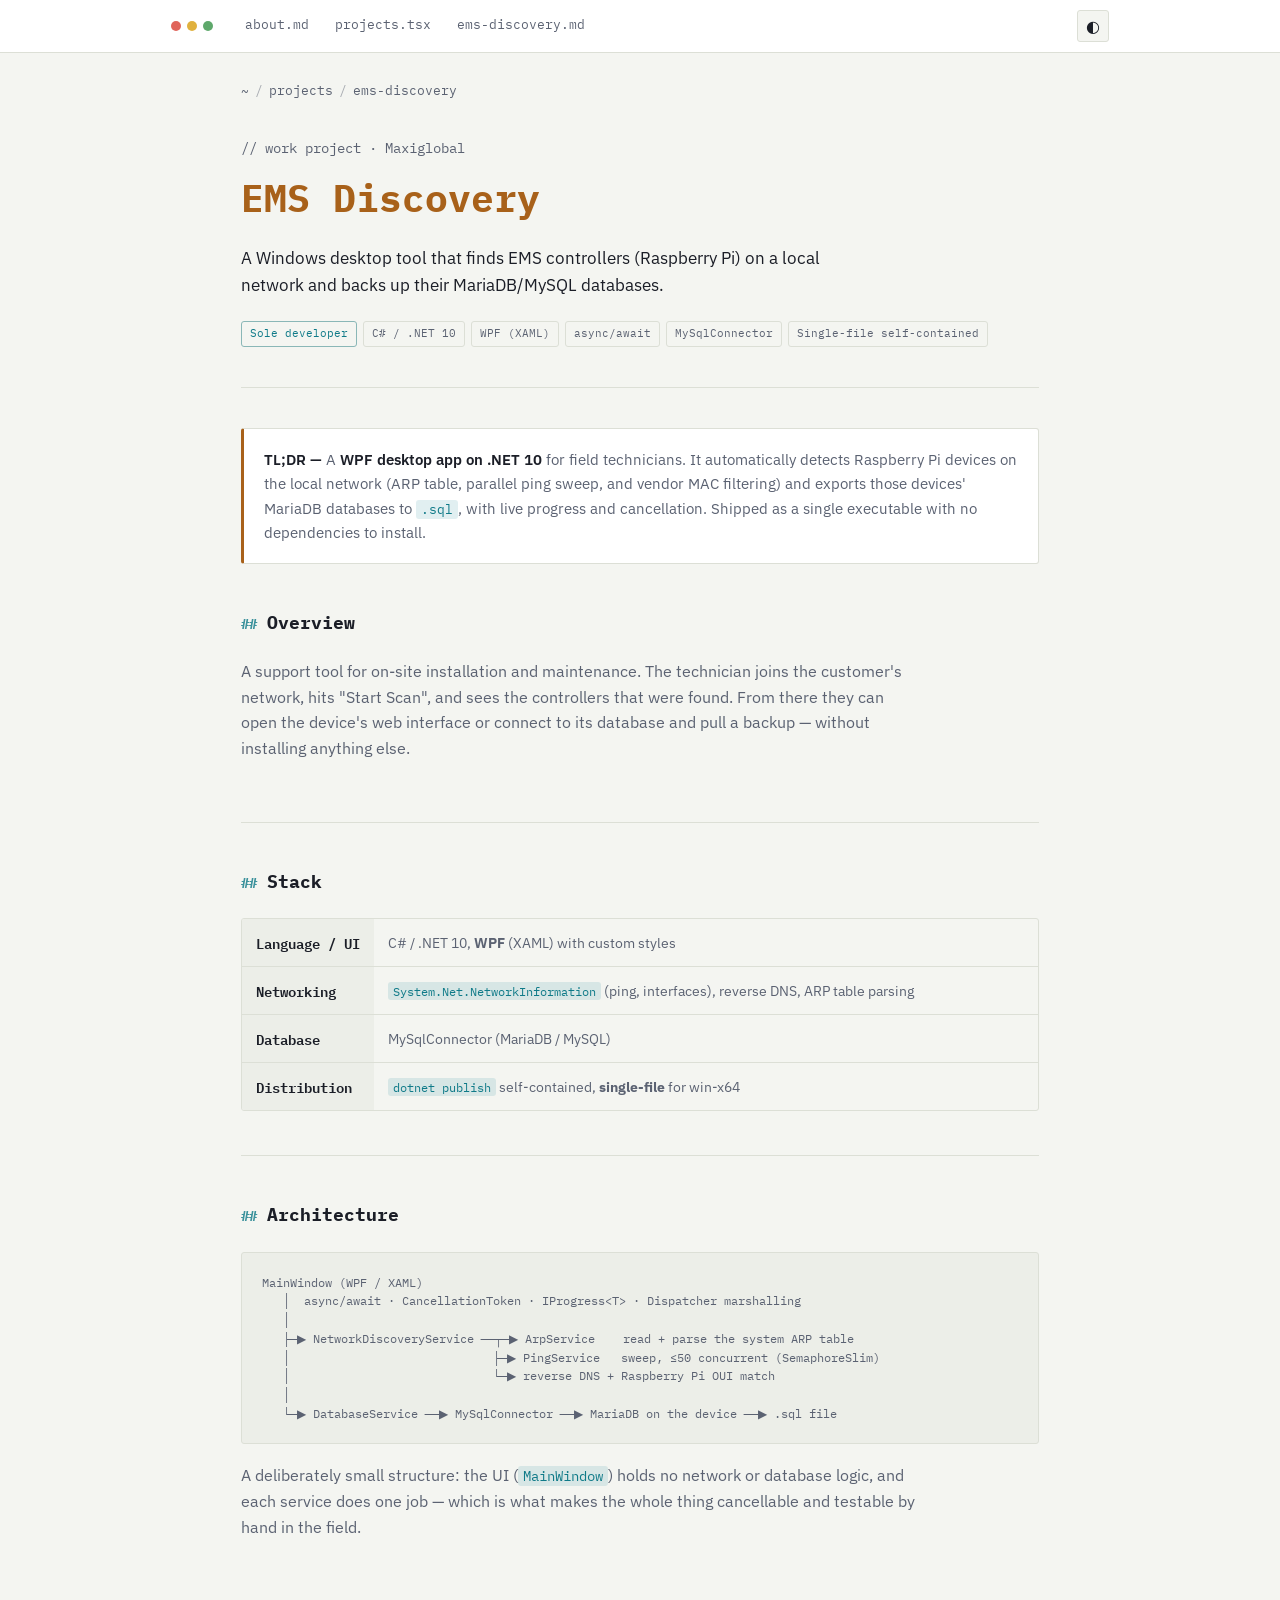
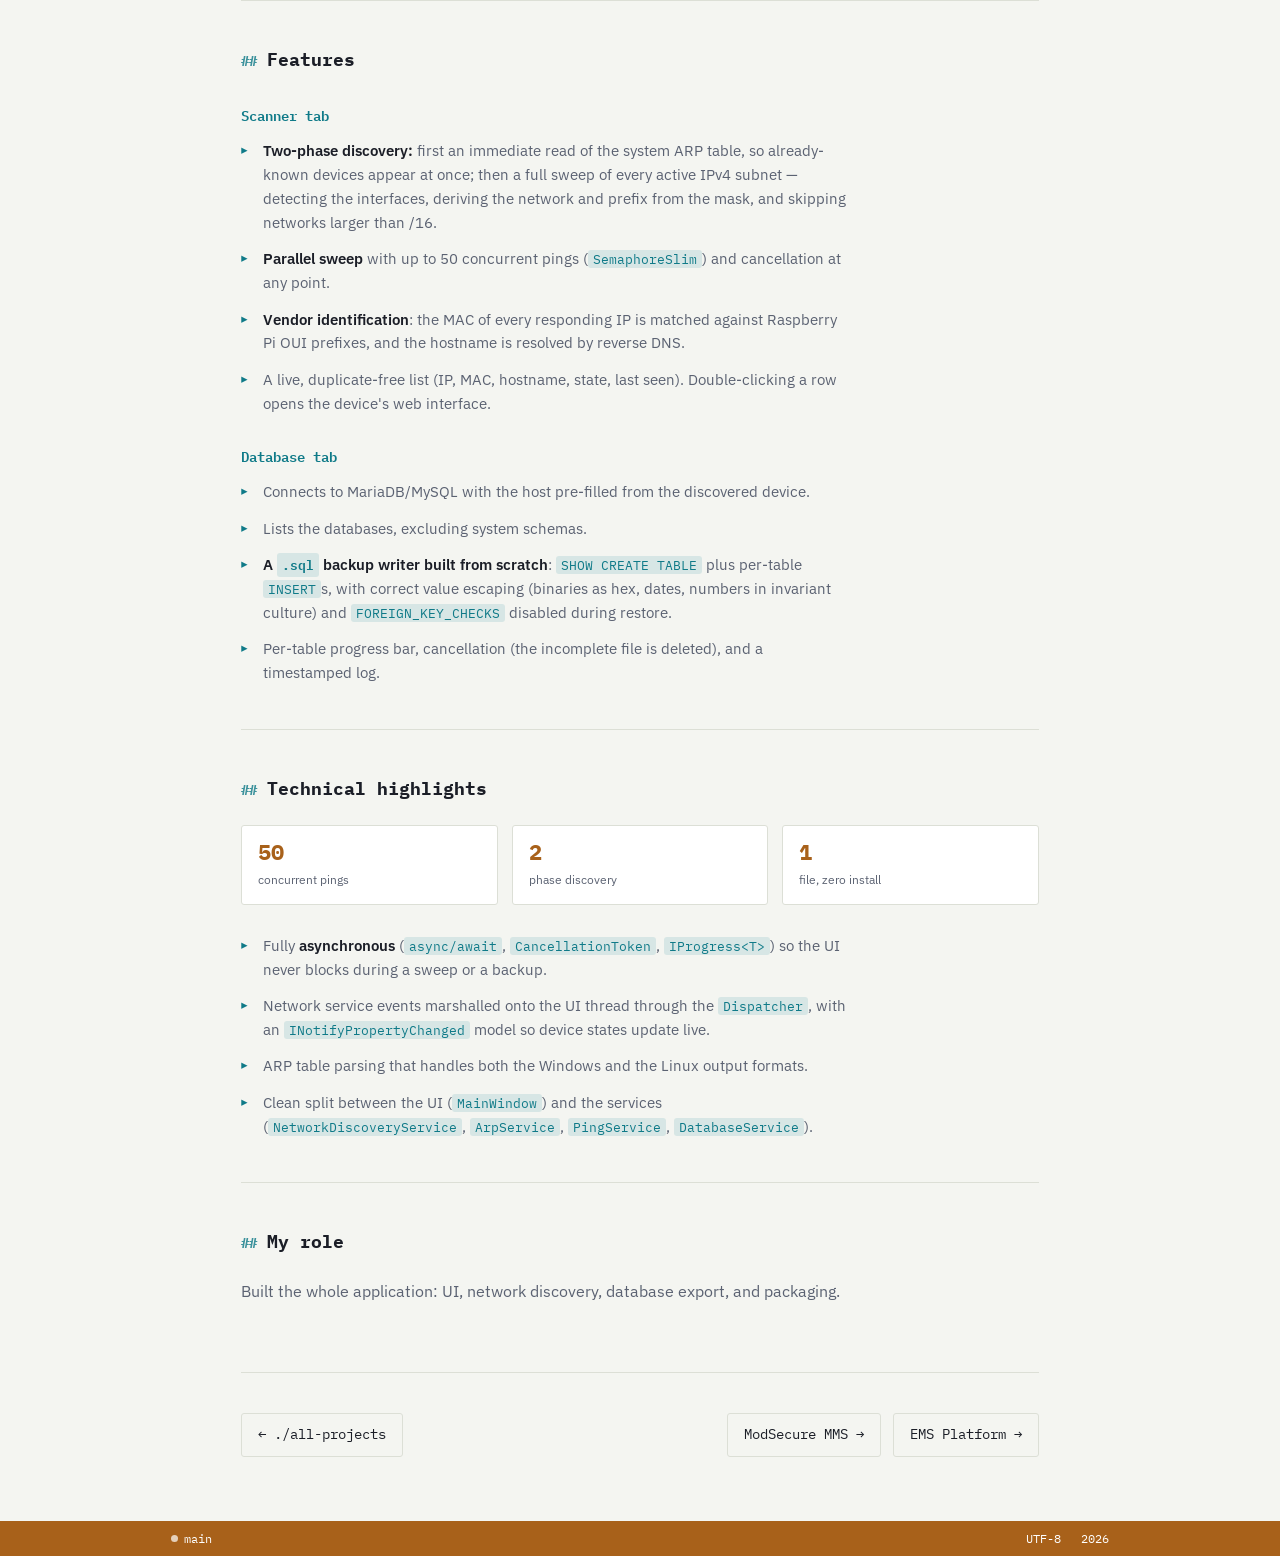
==== projects/ems-discovery.html @ 3ef46fb4 "Add case studies for the five work projects The work cards carried three-line blurbs, which is not e" ====
<!DOCTYPE html>
<html lang="en">
<head>
<meta charset="UTF-8">
<meta name="viewport" content="width=device-width, initial-scale=1.0">
<title>EMS Discovery — Daniel Teixeira</title>
<meta name="description" content="Case study: a WPF .NET 10 desktop tool for field technicians that discovers Raspberry Pi EMS controllers on a LAN and exports their MariaDB databases to .sql, shipped as a single self-contained executable.">
<link rel="stylesheet" href="../css/style.css">
<link rel="preconnect" href="https://fonts.googleapis.com">
<link rel="preconnect" href="https://fonts.gstatic.com" crossorigin>
<link href="https://fonts.googleapis.com/css2?family=IBM+Plex+Mono:wght@400;500;600;700&family=IBM+Plex+Sans:wght@400;500;600&display=swap" rel="stylesheet">
</head>
<body>

<header class="topbar">
  <div class="topbar-inner">
    <div class="window-dots" aria-hidden="true"><span></span><span></span><span></span></div>
    <nav class="tabs">
      <a href="../index.html#top" class="tab">about.md</a>
      <a href="../index.html#projects" class="tab">projects.tsx</a>
      <a href="ems-discovery.html" class="tab" aria-current="page">ems-discovery.md</a>
    </nav>
    <button class="theme-toggle" id="themeToggle" aria-label="Toggle theme" aria-pressed="false">
      <span class="theme-icon" aria-hidden="true">◐</span>
    </button>
  </div>
</header>

<main class="case">

  <p class="breadcrumb">
    <a href="../index.html">~</a><span class="sep">/</span><a href="../index.html#projects">projects</a><span class="sep">/</span>ems-discovery
  </p>

  <header class="case-header">
    <p class="case-kicker">// work project &middot; Maxiglobal</p>
    <h1 class="case-title">EMS Discovery</h1>
    <p class="case-lede">
      A Windows desktop tool that finds EMS controllers (Raspberry Pi) on a local
      network and backs up their MariaDB/MySQL databases.
    </p>
    <ul class="case-meta">
      <li class="is-role">Sole developer</li>
      <li>C# / .NET 10</li>
      <li>WPF (XAML)</li>
      <li>async/await</li>
      <li>MySqlConnector</li>
      <li>Single-file self-contained</li>
    </ul>
  </header>

  <div class="tldr">
    <p>
      <strong>TL;DR —</strong> A <strong>WPF desktop app on .NET 10</strong> for field
      technicians. It automatically detects Raspberry Pi devices on the local network
      (ARP table, parallel ping sweep, and vendor MAC filtering) and exports those
      devices' MariaDB databases to <code>.sql</code>, with live progress and
      cancellation. Shipped as a single executable with no dependencies to install.
    </p>
  </div>

  <section class="case-section">
    <h2>Overview</h2>
    <p>
      A support tool for on-site installation and maintenance. The technician joins the
      customer's network, hits "Start Scan", and sees the controllers that were found.
      From there they can open the device's web interface or connect to its database and
      pull a backup — without installing anything else.
    </p>
  </section>

  <section class="case-section">
    <h2>Stack</h2>
    <table class="stack-table">
      <tbody>
        <tr>
          <th scope="row">Language / UI</th>
          <td>C# / .NET 10, <strong>WPF</strong> (XAML) with custom styles</td>
        </tr>
        <tr>
          <th scope="row">Networking</th>
          <td><code>System.Net.NetworkInformation</code> (ping, interfaces), reverse DNS, ARP table parsing</td>
        </tr>
        <tr>
          <th scope="row">Database</th>
          <td>MySqlConnector (MariaDB / MySQL)</td>
        </tr>
        <tr>
          <th scope="row">Distribution</th>
          <td><code>dotnet publish</code> self-contained, <strong>single-file</strong> for win-x64</td>
        </tr>
      </tbody>
    </table>
  </section>

  <section class="case-section">
    <h2>Architecture</h2>
    <pre class="diagram">MainWindow (WPF / XAML)
   │  async/await · CancellationToken · IProgress&lt;T&gt; · Dispatcher marshalling
   │
   ├─▶ NetworkDiscoveryService ──┬─▶ ArpService    read + parse the system ARP table
   │                             ├─▶ PingService   sweep, ≤50 concurrent (SemaphoreSlim)
   │                             └─▶ reverse DNS + Raspberry Pi OUI match
   │
   └─▶ DatabaseService ──▶ MySqlConnector ──▶ MariaDB on the device ──▶ .sql file</pre>
    <p>
      A deliberately small structure: the UI (<code>MainWindow</code>) holds no network or
      database logic, and each service does one job — which is what makes the whole thing
      cancellable and testable by hand in the field.
    </p>
  </section>

  <section class="case-section">
    <h2>Features</h2>

    <h3>Scanner tab</h3>
    <ul class="bullets">
      <li>
        <strong>Two-phase discovery:</strong> first an immediate read of the system ARP
        table, so already-known devices appear at once; then a full sweep of every active
        IPv4 subnet — detecting the interfaces, deriving the network and prefix from the
        mask, and skipping networks larger than /16.
      </li>
      <li>
        <strong>Parallel sweep</strong> with up to 50 concurrent pings
        (<code>SemaphoreSlim</code>) and cancellation at any point.
      </li>
      <li>
        <strong>Vendor identification</strong>: the MAC of every responding IP is matched
        against Raspberry Pi OUI prefixes, and the hostname is resolved by reverse DNS.
      </li>
      <li>
        A live, duplicate-free list (IP, MAC, hostname, state, last seen). Double-clicking
        a row opens the device's web interface.
      </li>
    </ul>

    <h3>Database tab</h3>
    <ul class="bullets">
      <li>Connects to MariaDB/MySQL with the host pre-filled from the discovered device.</li>
      <li>Lists the databases, excluding system schemas.</li>
      <li>
        <strong>A <code>.sql</code> backup writer built from scratch</strong>:
        <code>SHOW CREATE TABLE</code> plus per-table <code>INSERT</code>s, with correct
        value escaping (binaries as hex, dates, numbers in invariant culture) and
        <code>FOREIGN_KEY_CHECKS</code> disabled during restore.
      </li>
      <li>
        Per-table progress bar, cancellation (the incomplete file is deleted), and a
        timestamped log.
      </li>
    </ul>
  </section>

  <section class="case-section">
    <h2>Technical highlights</h2>
    <div class="metrics">
      <div class="metric"><span class="metric-value">50</span><span class="metric-label">concurrent pings</span></div>
      <div class="metric"><span class="metric-value">2</span><span class="metric-label">phase discovery</span></div>
      <div class="metric"><span class="metric-value">1</span><span class="metric-label">file, zero install</span></div>
    </div>
    <ul class="bullets">
      <li>
        Fully <strong>asynchronous</strong> (<code>async/await</code>,
        <code>CancellationToken</code>, <code>IProgress&lt;T&gt;</code>) so the UI never
        blocks during a sweep or a backup.
      </li>
      <li>
        Network service events marshalled onto the UI thread through the
        <code>Dispatcher</code>, with an <code>INotifyPropertyChanged</code> model so device
        states update live.
      </li>
      <li>ARP table parsing that handles both the Windows and the Linux output formats.</li>
      <li>
        Clean split between the UI (<code>MainWindow</code>) and the services
        (<code>NetworkDiscoveryService</code>, <code>ArpService</code>,
        <code>PingService</code>, <code>DatabaseService</code>).
      </li>
    </ul>
  </section>

  <section class="case-section">
    <h2>My role</h2>
    <p>
      Built the whole application: UI, network discovery, database export, and packaging.
    </p>
  </section>

  <nav class="case-nav">
    <a href="../index.html#projects" class="btn btn-ghost">&larr; ./all-projects</a>
    <span class="case-nav-links">
      <a href="modsecure-mms.html" class="btn btn-ghost">ModSecure MMS &rarr;</a>
      <a href="ems-platform.html" class="btn btn-ghost">EMS Platform &rarr;</a>
    </span>
  </nav>

</main>

<footer class="statusbar">
  <div class="statusbar-inner">
    <span class="branch"><span class="branch-dot" aria-hidden="true"></span>main</span>
    <span class="statusbar-spacer"></span>
    <span>UTF-8</span>
    <span id="year"></span>
  </div>
</footer>

<script src="../js/script.js"></script>
</body>
</html>
---- css/style.css ----
/* ---------- tokens ---------- */
:root {
  --bg: #f4f5f1;
  --bg-elevated: #ffffff;
  --bg-sunken: #eceee8;
  --text: #1b1e27;
  --text-dim: #5b6272;
  --border: #dcdfd6;
  --accent: #a8611a;
  --accent-2: #0f7a88;
  --accent-contrast: #ffffff;

  --font-mono: 'IBM Plex Mono', ui-monospace, 'SF Mono', Consolas, monospace;
  --font-sans: 'IBM Plex Sans', system-ui, -apple-system, 'Segoe UI', sans-serif;

  --radius: 3px;
  --gutter: max(16px, 4vw);
}

@media (prefers-color-scheme: dark) {
  :root:not([data-theme="light"]) {
    --bg: #10131a;
    --bg-elevated: #171b24;
    --bg-sunken: #0b0d12;
    --text: #e7e4da;
    --text-dim: #8b93a7;
    --border: #262b38;
    --accent: #ffb454;
    --accent-2: #5ccfe6;
    --accent-contrast: #10131a;
  }
}

:root[data-theme="dark"] {
  --bg: #10131a;
  --bg-elevated: #171b24;
  --bg-sunken: #0b0d12;
  --text: #e7e4da;
  --text-dim: #8b93a7;
  --border: #262b38;
  --accent: #ffb454;
  --accent-2: #5ccfe6;
  --accent-contrast: #10131a;
}

/* ---------- base ---------- */
* { box-sizing: border-box; }

html { scroll-behavior: smooth; }
@media (prefers-reduced-motion: reduce) {
  html { scroll-behavior: auto; }
  * { animation-duration: 0.001ms !important; animation-iteration-count: 1 !important; transition-duration: 0.001ms !important; }
}

body {
  margin: 0;
  background: var(--bg);
  color: var(--text);
  font-family: var(--font-sans);
  line-height: 1.6;
  -webkit-font-smoothing: antialiased;
}

h1, h2, h3 { font-family: var(--font-mono); text-wrap: balance; margin: 0; }

p { margin: 0 0 1em; max-width: 65ch; }

a { color: inherit; }

ul { margin: 0; padding: 0; list-style: none; }

.dim { color: var(--text-dim); }
.accent { color: var(--accent); }

::selection { background: var(--accent); color: var(--accent-contrast); }

/* ---------- topbar ---------- */
.topbar {
  position: sticky;
  top: 0;
  z-index: 10;
  background: var(--bg-elevated);
  border-bottom: 1px solid var(--border);
}

.topbar-inner {
  max-width: 1040px;
  margin: 0 auto;
  padding: 0 var(--gutter);
  display: flex;
  align-items: center;
  gap: 20px;
  height: 52px;
}

.window-dots { display: flex; gap: 6px; flex: 0 0 auto; }
.window-dots span {
  width: 10px; height: 10px; border-radius: 50%;
  background: var(--border);
}
.window-dots span:nth-child(1) { background: #e0645a; }
.window-dots span:nth-child(2) { background: #e0b13e; }
.window-dots span:nth-child(3) { background: #5ea86b; }

.tabs {
  display: flex;
  gap: 2px;
  overflow-x: auto;
  flex: 1 1 auto;
  scrollbar-width: none;
}
.tabs::-webkit-scrollbar { display: none; }

.tab {
  font-family: var(--font-mono);
  font-size: 0.8rem;
  white-space: nowrap;
  text-decoration: none;
  color: var(--text-dim);
  padding: 8px 12px;
  border-bottom: 2px solid transparent;
  transition: color 0.15s, border-color 0.15s;
}
.tab:hover, .tab:focus-visible { color: var(--text); border-color: var(--accent-2); }

.theme-toggle {
  flex: 0 0 auto;
  width: 32px; height: 32px;
  border-radius: var(--radius);
  border: 1px solid var(--border);
  background: var(--bg);
  color: var(--text);
  cursor: pointer;
  font-size: 1rem;
  display: grid;
  place-items: center;
}
.theme-toggle:hover { border-color: var(--accent-2); }
.theme-toggle:focus-visible, a:focus-visible, .btn:focus-visible {
  outline: 2px solid var(--accent-2);
  outline-offset: 2px;
}

/* ---------- hero ---------- */
.hero { border-bottom: 1px solid var(--border); }

.hero-inner {
  max-width: 1040px;
  margin: 0 auto;
  padding: 64px var(--gutter) 72px;
  display: grid;
  grid-template-columns: auto 1fr;
  gap: 24px;
}

.hero-gutter {
  display: flex;
  flex-direction: column;
  gap: 0.6em;
  font-family: var(--font-mono);
  font-size: 0.8rem;
  color: var(--text-dim);
  opacity: 0.5;
  padding-top: 0.3em;
  user-select: none;
}

.hero-comment {
  font-family: var(--font-mono);
  color: var(--text-dim);
  font-size: 0.85rem;
  margin: 0 0 0.9em;
}

.hero-name {
  font-size: clamp(1.8rem, 5vw, 3rem);
  font-weight: 700;
  color: var(--accent);
  margin-bottom: 0.4em;
}

.hero-role {
  font-family: var(--font-mono);
  font-size: clamp(1.1rem, 2.4vw, 1.4rem);
  margin: 0 0 0.9em;
}

.cursor {
  display: inline-block;
  width: 0.55em;
  height: 1em;
  background: var(--accent-2);
  margin-left: 0.15em;
  vertical-align: text-bottom;
  animation: blink 1s steps(1) infinite;
}
@keyframes blink { 0%, 49% { opacity: 1; } 50%, 100% { opacity: 0; } }

.hero-text { color: var(--text-dim); font-size: 1rem; }

.hero-actions { display: flex; flex-wrap: wrap; gap: 12px; margin-top: 1.4em; }

.btn {
  font-family: var(--font-mono);
  font-size: 0.85rem;
  text-decoration: none;
  padding: 10px 16px;
  border-radius: var(--radius);
  border: 1px solid transparent;
  display: inline-block;
  transition: transform 0.15s, background 0.15s, border-color 0.15s;
}
.btn:hover { transform: translateY(-1px); }

.btn-primary { background: var(--accent); color: var(--accent-contrast); }
.btn-primary:hover { filter: brightness(1.05); }

.btn-ghost { border-color: var(--border); color: var(--text); }
.btn-ghost:hover { border-color: var(--accent-2); }

/* ---------- sections ---------- */
.section {
  max-width: 1040px;
  margin: 0 auto;
  padding: 64px var(--gutter);
  border-bottom: 1px solid var(--border);
}

.section-tag {
  font-family: var(--font-mono);
  color: var(--text-dim);
  font-size: 0.85rem;
  margin: 0 0 0.5em;
}

.section-title {
  font-size: clamp(1.4rem, 3vw, 1.9rem);
  margin-bottom: 1.4em;
}

/* about */
.about-grid {
  display: grid;
  grid-template-columns: 1.3fr 1fr;
  gap: 32px;
  align-items: start;
}

.card-chrome {
  display: flex;
  align-items: center;
  gap: 6px;
  padding: 8px 12px;
  border-bottom: 1px solid var(--border);
  background: var(--bg-sunken);
}
.card-chrome span:not(.filename) {
  width: 8px; height: 8px; border-radius: 50%;
  background: var(--border);
}
.card-chrome .filename {
  margin-left: 8px;
  font-family: var(--font-mono);
  font-size: 0.75rem;
  color: var(--text-dim);
}

.about-card, .terminal-block {
  background: var(--bg-elevated);
  border: 1px solid var(--border);
  border-radius: var(--radius);
  overflow: hidden;
}

.about-card-body, .terminal-body {
  font-family: var(--font-mono);
  font-size: 0.85rem;
  padding: 16px;
  margin: 0;
  color: var(--text-dim);
  white-space: pre-wrap;
}

.section-intro {
  color: var(--text-dim);
  font-size: 0.95rem;
  margin-top: -0.8em;
  margin-bottom: 2.2em;
}

/* projects */
.projects-subheading {
  font-family: var(--font-mono);
  font-size: 0.8rem;
  font-weight: 600;
  color: var(--accent-2);
  margin: 0 0 1em;
}

.projects-grid + .projects-subheading {
  margin-top: 2.2em;
}

.projects-grid {
  display: grid;
  grid-template-columns: repeat(auto-fill, minmax(240px, 1fr));
  gap: 20px;
}

.project-card {
  background: var(--bg-elevated);
  border: 1px solid var(--border);
  border-radius: var(--radius);
  padding: 16px;
  display: flex;
  flex-direction: column;
  gap: 10px;
  transition: border-color 0.15s, transform 0.15s;
}
.project-card:hover { border-color: var(--accent-2); transform: translateY(-2px); }

.project-card-top {
  display: flex;
  align-items: center;
  justify-content: space-between;
  gap: 8px;
}

.file-ext {
  font-family: var(--font-mono);
  font-size: 0.75rem;
  color: var(--accent-2);
  background: color-mix(in srgb, var(--accent-2) 14%, transparent);
  padding: 2px 6px;
  border-radius: var(--radius);
}

.project-private {
  font-family: var(--font-mono);
  font-size: 0.7rem;
  color: var(--text-dim);
  opacity: 0.7;
}

.project-links { display: flex; gap: 10px; }
.project-links a {
  font-family: var(--font-mono);
  font-size: 0.75rem;
  color: var(--text-dim);
  text-decoration: none;
}
.project-links a:hover { color: var(--accent-2); }

.project-card h3 {
  font-family: var(--font-mono);
  font-size: 1rem;
  font-weight: 600;
}

.project-card p { font-size: 0.9rem; color: var(--text-dim); margin: 0; }
.project-card p code {
  font-family: var(--font-mono);
  font-size: 0.85em;
  color: var(--accent-2);
  background: color-mix(in srgb, var(--accent-2) 12%, transparent);
  padding: 1px 5px;
  border-radius: var(--radius);
}

.tags { display: flex; flex-wrap: wrap; gap: 6px; margin-top: auto; }
.tags li {
  font-family: var(--font-mono);
  font-size: 0.7rem;
  color: var(--text-dim);
  border: 1px solid var(--border);
  padding: 2px 8px;
  border-radius: var(--radius);
}

/* skills */
.skills-grid {
  display: grid;
  grid-template-columns: repeat(auto-fit, minmax(180px, 1fr));
  gap: 28px;
}

.skills-group h3 {
  font-size: 0.85rem;
  color: var(--accent-2);
  margin-bottom: 0.8em;
  font-weight: 600;
}

.skills-group li {
  font-size: 0.9rem;
  padding: 4px 0;
  display: flex;
  gap: 8px;
}

.prompt { color: var(--accent); font-family: var(--font-mono); }

/* contact */
.contact-text { color: var(--text-dim); }

.terminal-body p { margin: 0 0 0.5em; }
.terminal-body a { color: var(--accent-2); text-decoration: none; }
.terminal-body a:hover { text-decoration: underline; }

/* ---------- statusbar ---------- */
.statusbar {
  background: var(--accent);
  color: var(--accent-contrast);
}

.statusbar-inner {
  max-width: 1040px;
  margin: 0 auto;
  padding: 8px var(--gutter);
  display: flex;
  align-items: center;
  gap: 20px;
  font-family: var(--font-mono);
  font-size: 0.75rem;
  font-variant-numeric: tabular-nums;
}

.branch { display: flex; align-items: center; gap: 6px; }
.branch-dot { width: 7px; height: 7px; border-radius: 50%; background: var(--accent-contrast); opacity: 0.7; }

.statusbar-spacer { flex: 1; }

/* ---------- responsive ---------- */
@media (max-width: 640px) {
  .hero-inner { grid-template-columns: 1fr; }
  .hero-gutter { flex-direction: row; }
  .about-grid { grid-template-columns: 1fr; }
}

/* ---------- case studies ---------- */
.case {
  max-width: 900px;
  margin: 0 auto;
  padding: 0 var(--gutter);
}

.breadcrumb {
  font-family: var(--font-mono);
  font-size: 0.8rem;
  color: var(--text-dim);
  padding: 28px 0 0;
}
.breadcrumb a { color: var(--text-dim); text-decoration: none; }
.breadcrumb a:hover { color: var(--accent-2); }
.breadcrumb .sep { opacity: 0.5; margin: 0 6px; }

.case-header { padding: 24px 0 40px; border-bottom: 1px solid var(--border); }

.case-kicker {
  font-family: var(--font-mono);
  font-size: 0.85rem;
  color: var(--text-dim);
  margin: 0 0 0.6em;
}

.case-title {
  font-size: clamp(1.6rem, 4vw, 2.4rem);
  color: var(--accent);
  margin-bottom: 0.4em;
}

.case-lede {
  font-size: 1.05rem;
  color: var(--text);
  max-width: 60ch;
}

.case-meta { display: flex; flex-wrap: wrap; gap: 6px; margin-top: 1.4em; }
.case-meta li {
  font-family: var(--font-mono);
  font-size: 0.7rem;
  color: var(--text-dim);
  border: 1px solid var(--border);
  padding: 3px 8px;
  border-radius: var(--radius);
}
.case-meta li.is-role {
  color: var(--accent-2);
  border-color: color-mix(in srgb, var(--accent-2) 40%, var(--border));
}

.tldr {
  background: var(--bg-elevated);
  border: 1px solid var(--border);
  border-left: 3px solid var(--accent);
  border-radius: var(--radius);
  padding: 18px 20px;
  margin: 40px 0 0;
}
.tldr p { margin: 0; font-size: 0.95rem; color: var(--text-dim); max-width: none; }
.tldr strong { color: var(--text); font-weight: 600; }

.case-section { padding: 44px 0; border-bottom: 1px solid var(--border); }
.case-section:last-of-type { border-bottom: 0; }

.case-section h2 {
  font-size: 1.15rem;
  margin-bottom: 1.2em;
  display: flex;
  align-items: baseline;
  gap: 10px;
}
.case-section h2::before {
  content: "##";
  color: var(--accent-2);
  font-size: 0.85rem;
  opacity: 0.8;
}

.case-section h3 {
  font-size: 0.9rem;
  color: var(--accent-2);
  margin: 2em 0 0.9em;
  font-weight: 600;
}

.case-section p { color: var(--text-dim); max-width: 68ch; }

/* stack table */
.stack-table {
  width: 100%;
  border-collapse: collapse;
  font-size: 0.9rem;
  display: block;
  overflow-x: auto;
}
.stack-table tbody { display: table; width: 100%; }
.stack-table th, .stack-table td {
  text-align: left;
  vertical-align: top;
  padding: 12px 14px;
  border-bottom: 1px solid var(--border);
}
.stack-table th {
  font-family: var(--font-mono);
  font-weight: 600;
  color: var(--text);
  white-space: nowrap;
  width: 1%;
  background: var(--bg-sunken);
}
.stack-table td { color: var(--text-dim); }
.stack-table tr:last-child th, .stack-table tr:last-child td { border-bottom: 0; }
.stack-table { border: 1px solid var(--border); border-radius: var(--radius); }

/* data tables (with header row) */
.table-scroll {
  overflow-x: auto;
  border: 1px solid var(--border);
  border-radius: var(--radius);
  margin: 0 0 1.6em;
}
.data-table {
  width: 100%;
  border-collapse: collapse;
  font-size: 0.88rem;
  min-width: 460px;
}
.data-table th, .data-table td {
  text-align: left;
  vertical-align: top;
  padding: 10px 14px;
  border-bottom: 1px solid var(--border);
}
.data-table thead th {
  font-family: var(--font-mono);
  font-size: 0.76rem;
  font-weight: 600;
  color: var(--accent-2);
  background: var(--bg-sunken);
  white-space: nowrap;
}
.data-table td { color: var(--text-dim); }
.data-table tbody td:first-child {
  font-family: var(--font-mono);
  color: var(--text);
  white-space: nowrap;
}
.data-table tbody tr:last-child td { border-bottom: 0; }

/* ascii diagram */
.diagram {
  font-family: var(--font-mono);
  font-size: 0.78rem;
  line-height: 1.5;
  background: var(--bg-sunken);
  border: 1px solid var(--border);
  border-radius: var(--radius);
  padding: 20px;
  margin: 0 0 1.6em;
  overflow-x: auto;
  color: var(--text-dim);
}

/* metric tiles */
.metrics {
  display: grid;
  grid-template-columns: repeat(auto-fit, minmax(150px, 1fr));
  gap: 14px;
  margin: 0 0 1.8em;
}
.metric {
  background: var(--bg-elevated);
  border: 1px solid var(--border);
  border-radius: var(--radius);
  padding: 14px 16px;
}
.metric-value {
  font-family: var(--font-mono);
  font-size: 1.35rem;
  font-weight: 700;
  color: var(--accent);
  line-height: 1.2;
  display: block;
}
.metric-label {
  font-size: 0.78rem;
  color: var(--text-dim);
  display: block;
  margin-top: 4px;
}

/* bullet lists */
.bullets li {
  position: relative;
  padding: 0 0 0 22px;
  margin-bottom: 0.85em;
  color: var(--text-dim);
  font-size: 0.93rem;
  max-width: 68ch;
}
.bullets li::before {
  content: "▸";
  position: absolute;
  left: 0;
  top: 0;
  color: var(--accent-2);
  font-size: 0.85em;
}
.bullets li strong { color: var(--text); font-weight: 600; }
.bullets li:last-child { margin-bottom: 0; }

.case-section code, .tldr code, .case-lede code {
  font-family: var(--font-mono);
  font-size: 0.85em;
  color: var(--accent-2);
  background: color-mix(in srgb, var(--accent-2) 12%, transparent);
  padding: 1px 5px;
  border-radius: var(--radius);
}

/* footer nav between case studies */
.case-nav {
  display: flex;
  flex-wrap: wrap;
  gap: 12px;
  justify-content: space-between;
  align-items: center;
  padding: 40px 0 64px;
  border-top: 1px solid var(--border);
  margin-top: 8px;
}
.case-nav-links { display: flex; flex-wrap: wrap; gap: 12px; }

/* project card link on index */
.project-more {
  font-family: var(--font-mono);
  font-size: 0.78rem;
  color: var(--accent-2);
  text-decoration: none;
  margin-top: 2px;
}
.project-more:hover { text-decoration: underline; }
.project-card .tags { margin-top: 0; }
.project-card--linked { position: relative; }
.project-card--linked:focus-within { border-color: var(--accent-2); }
.project-more::after { content: ""; position: absolute; inset: 0; }

@media (max-width: 640px) {
  .stack-table th { white-space: normal; }
  .stack-table th, .stack-table td { display: block; width: auto; }
  .stack-table th { border-bottom: 0; }
}
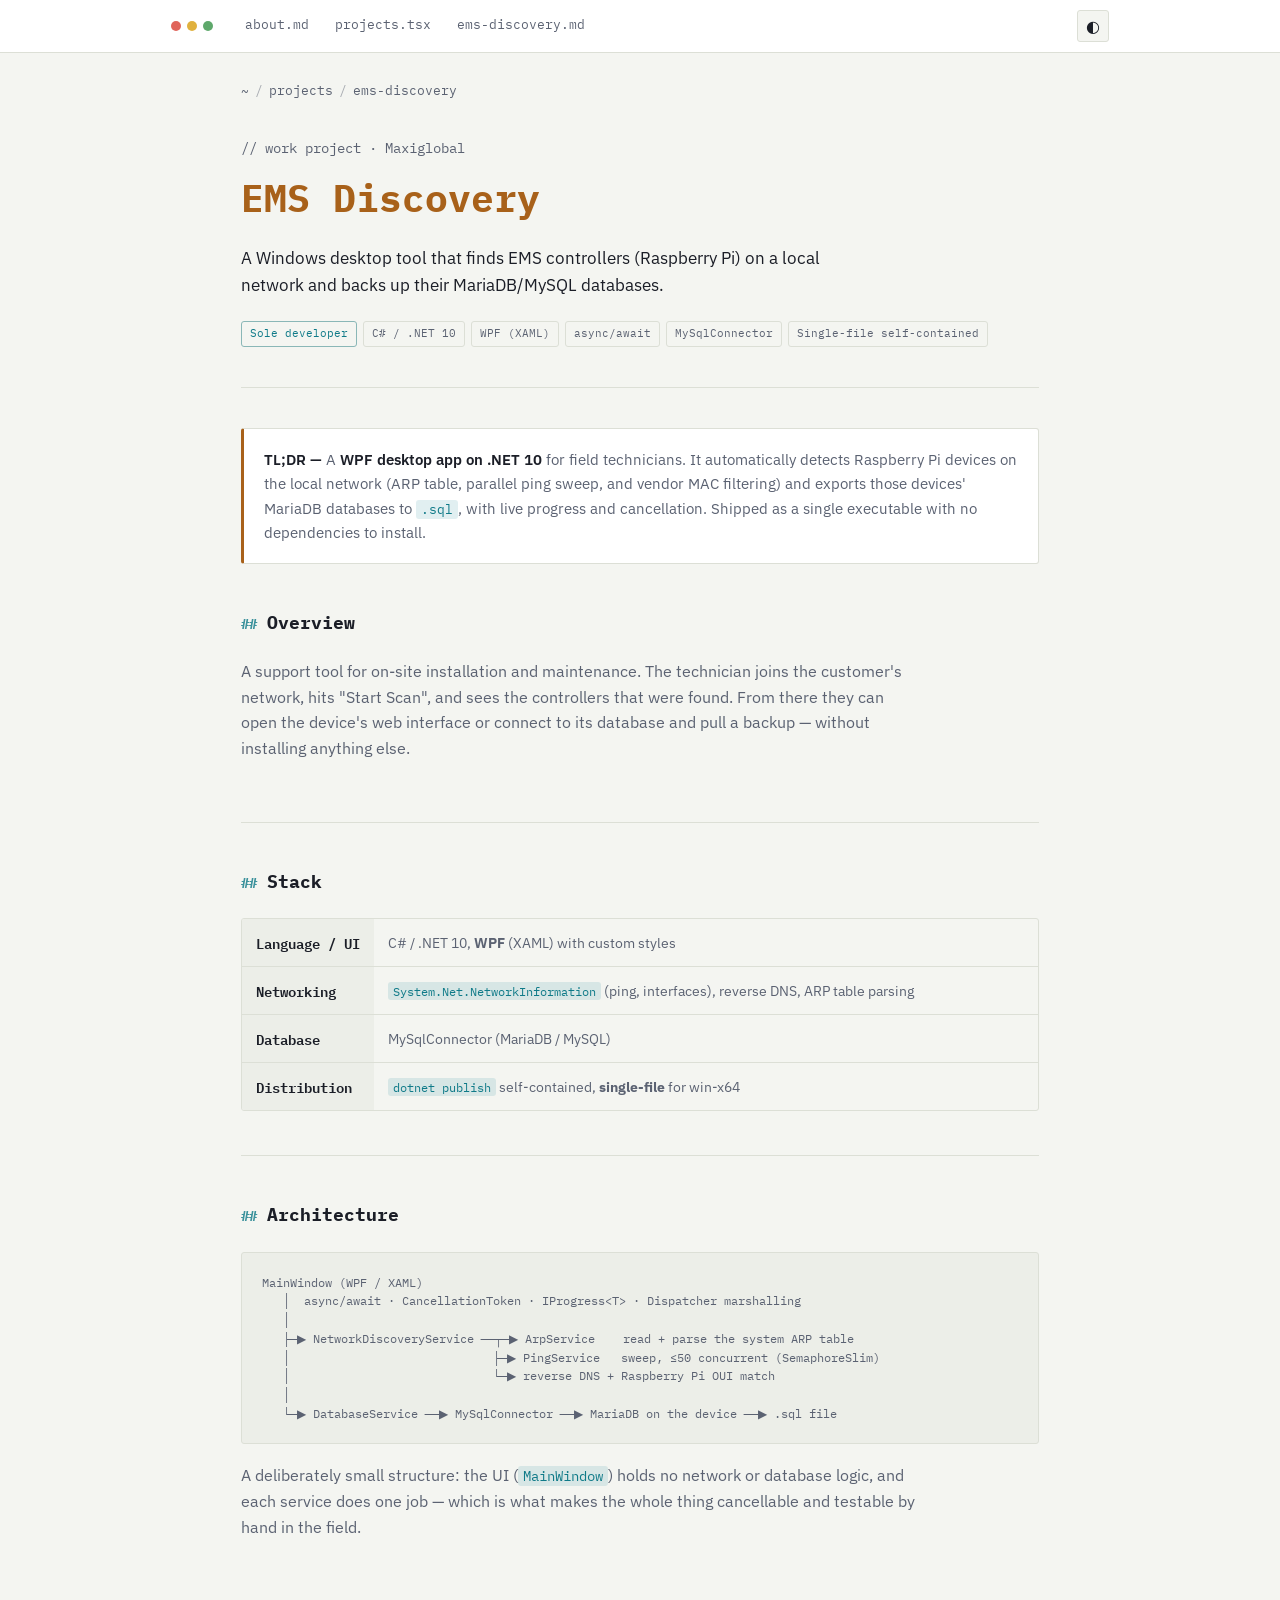
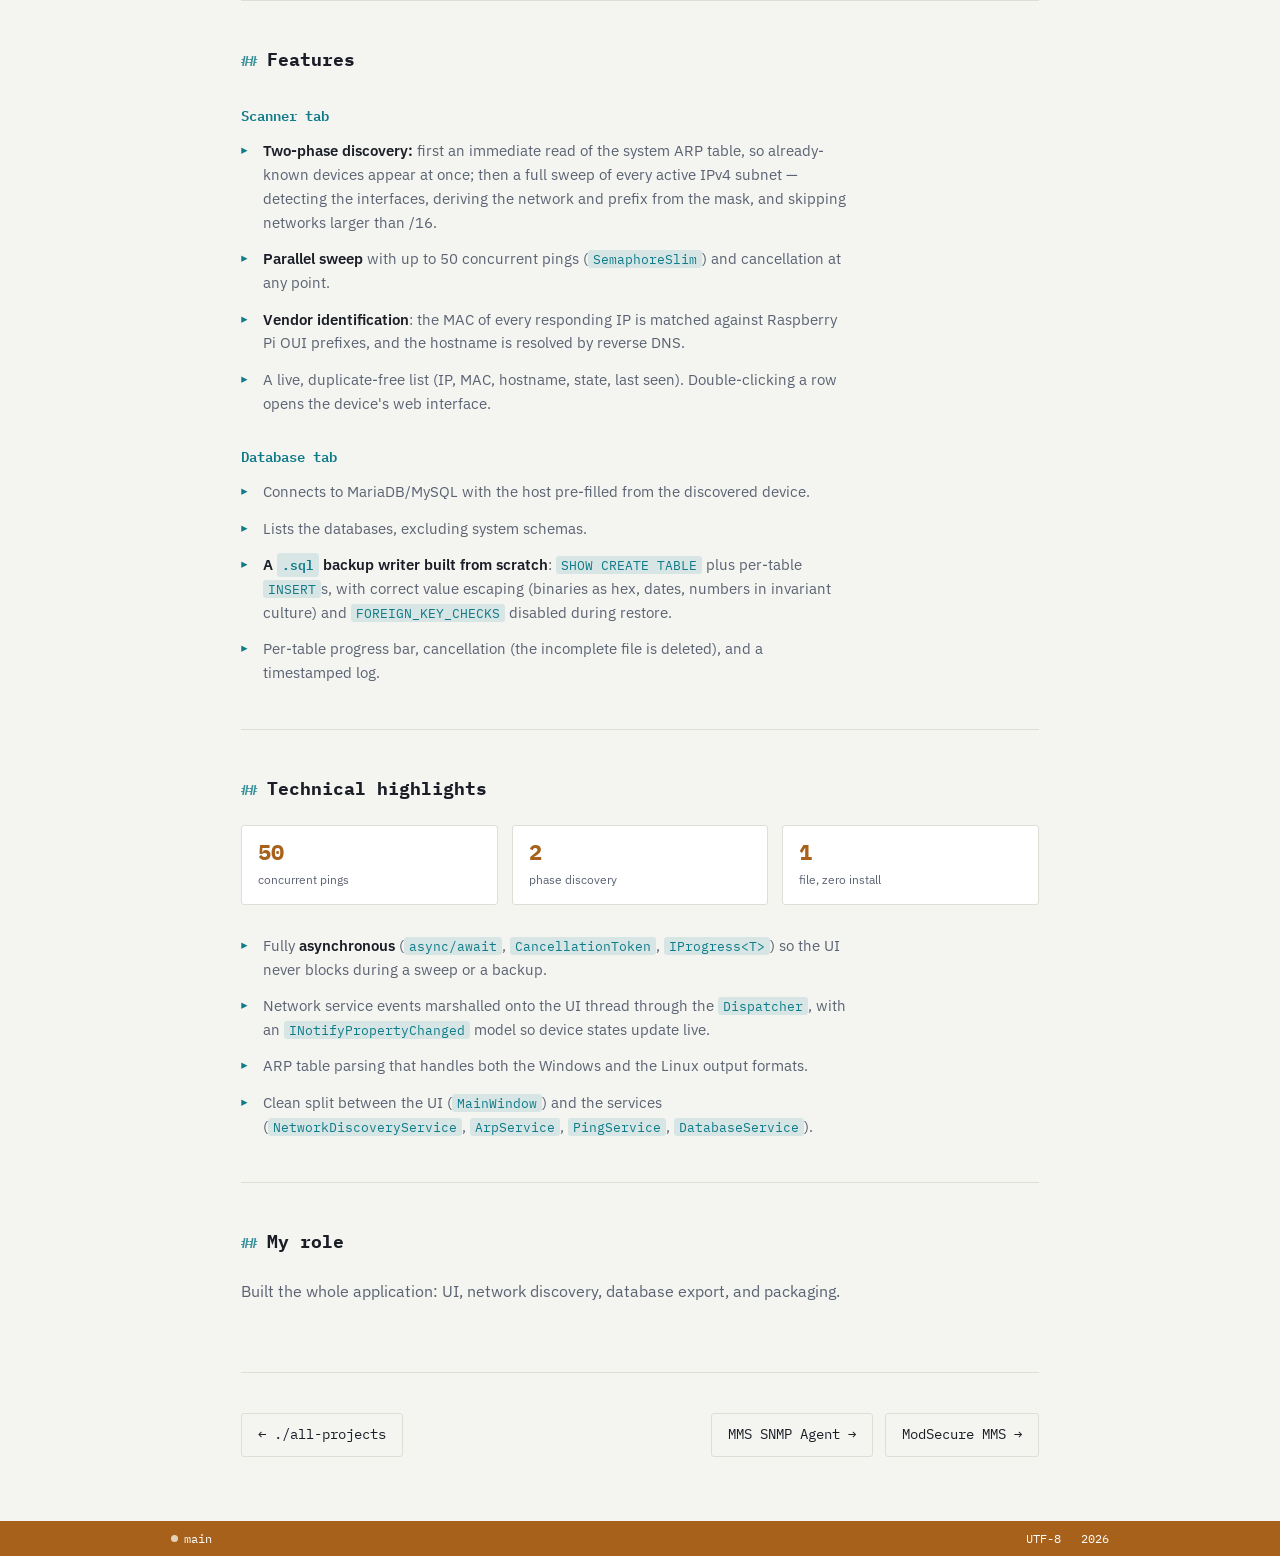
==== commit 2e1533e1: "Add the MMS SNMP Agent case study and project card" ====
--- a/projects/ems-discovery.html
+++ b/projects/ems-discovery.html
@@ -189,8 +189,8 @@
   <nav class="case-nav">
     <a href="../index.html#projects" class="btn btn-ghost">&larr; ./all-projects</a>
     <span class="case-nav-links">
+      <a href="mms-snmp-agent.html" class="btn btn-ghost">MMS SNMP Agent &rarr;</a>
       <a href="modsecure-mms.html" class="btn btn-ghost">ModSecure MMS &rarr;</a>
-      <a href="ems-platform.html" class="btn btn-ghost">EMS Platform &rarr;</a>
     </span>
   </nav>
 
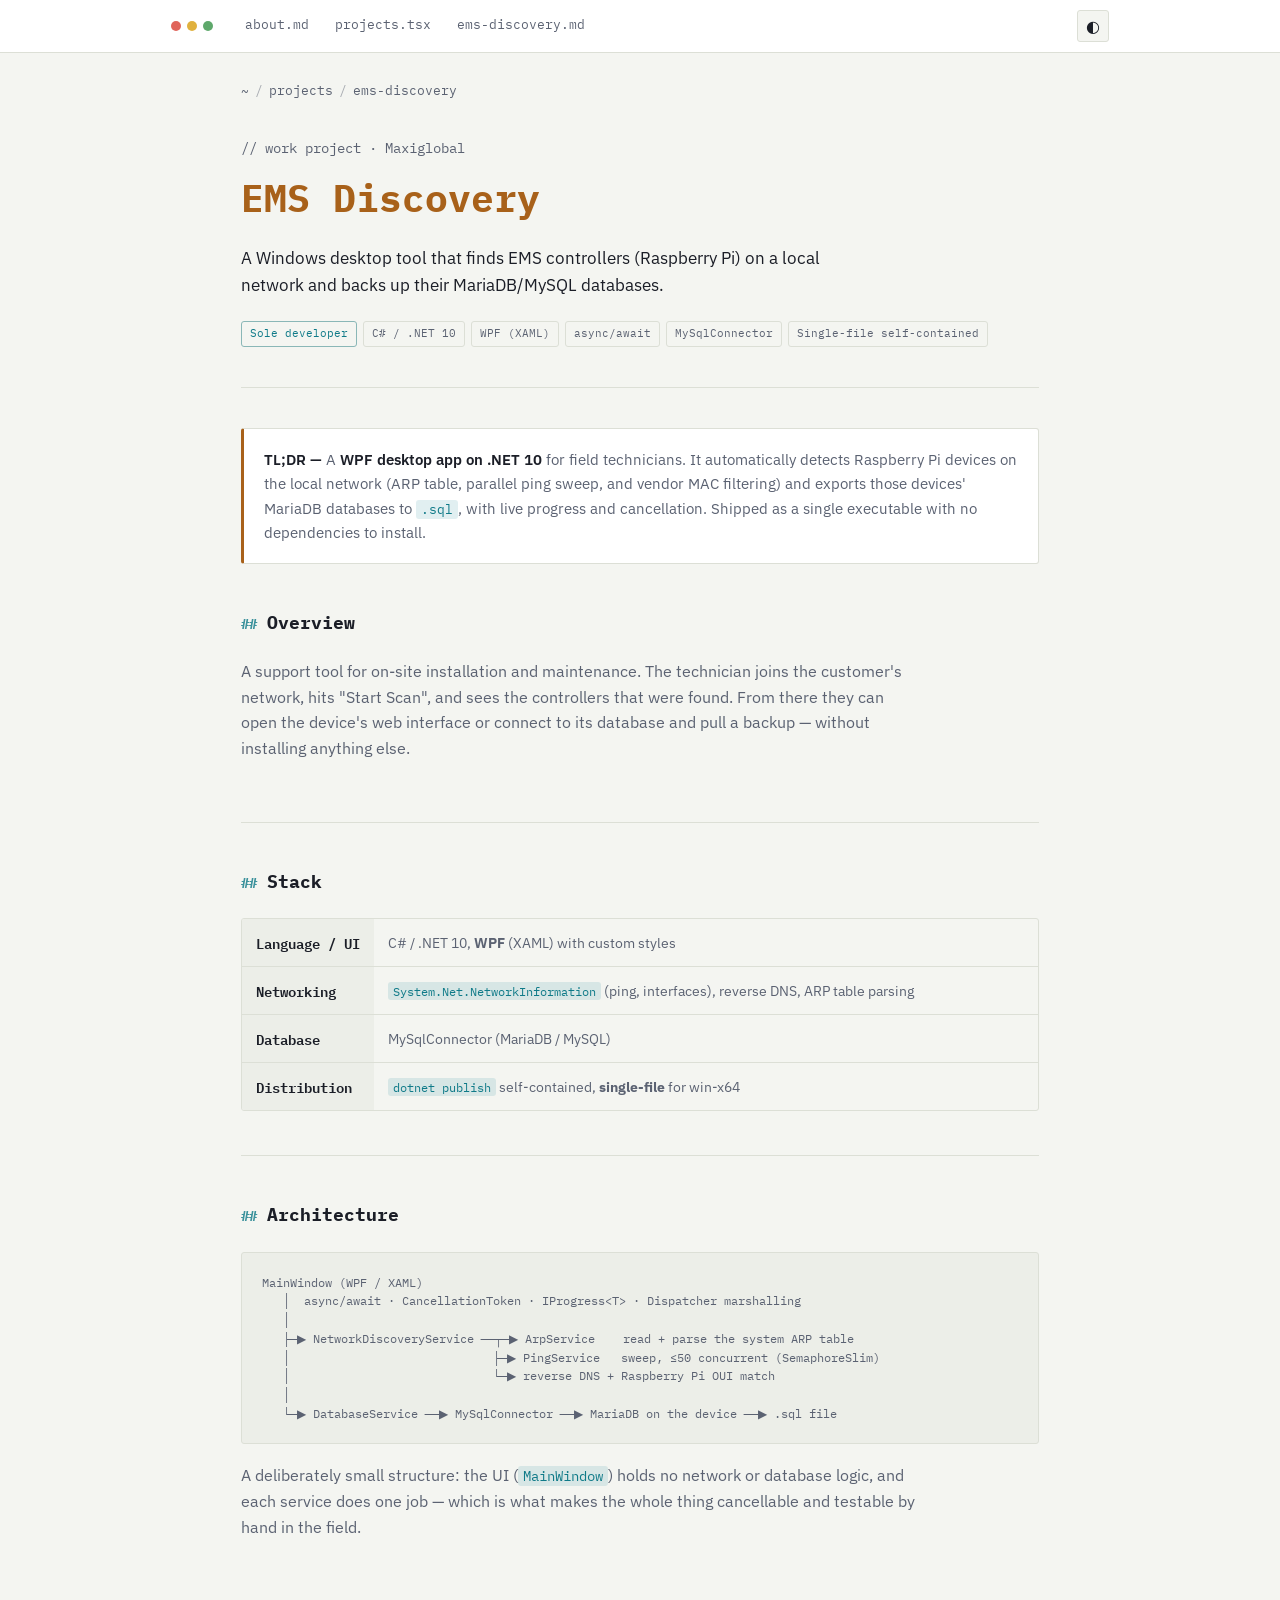
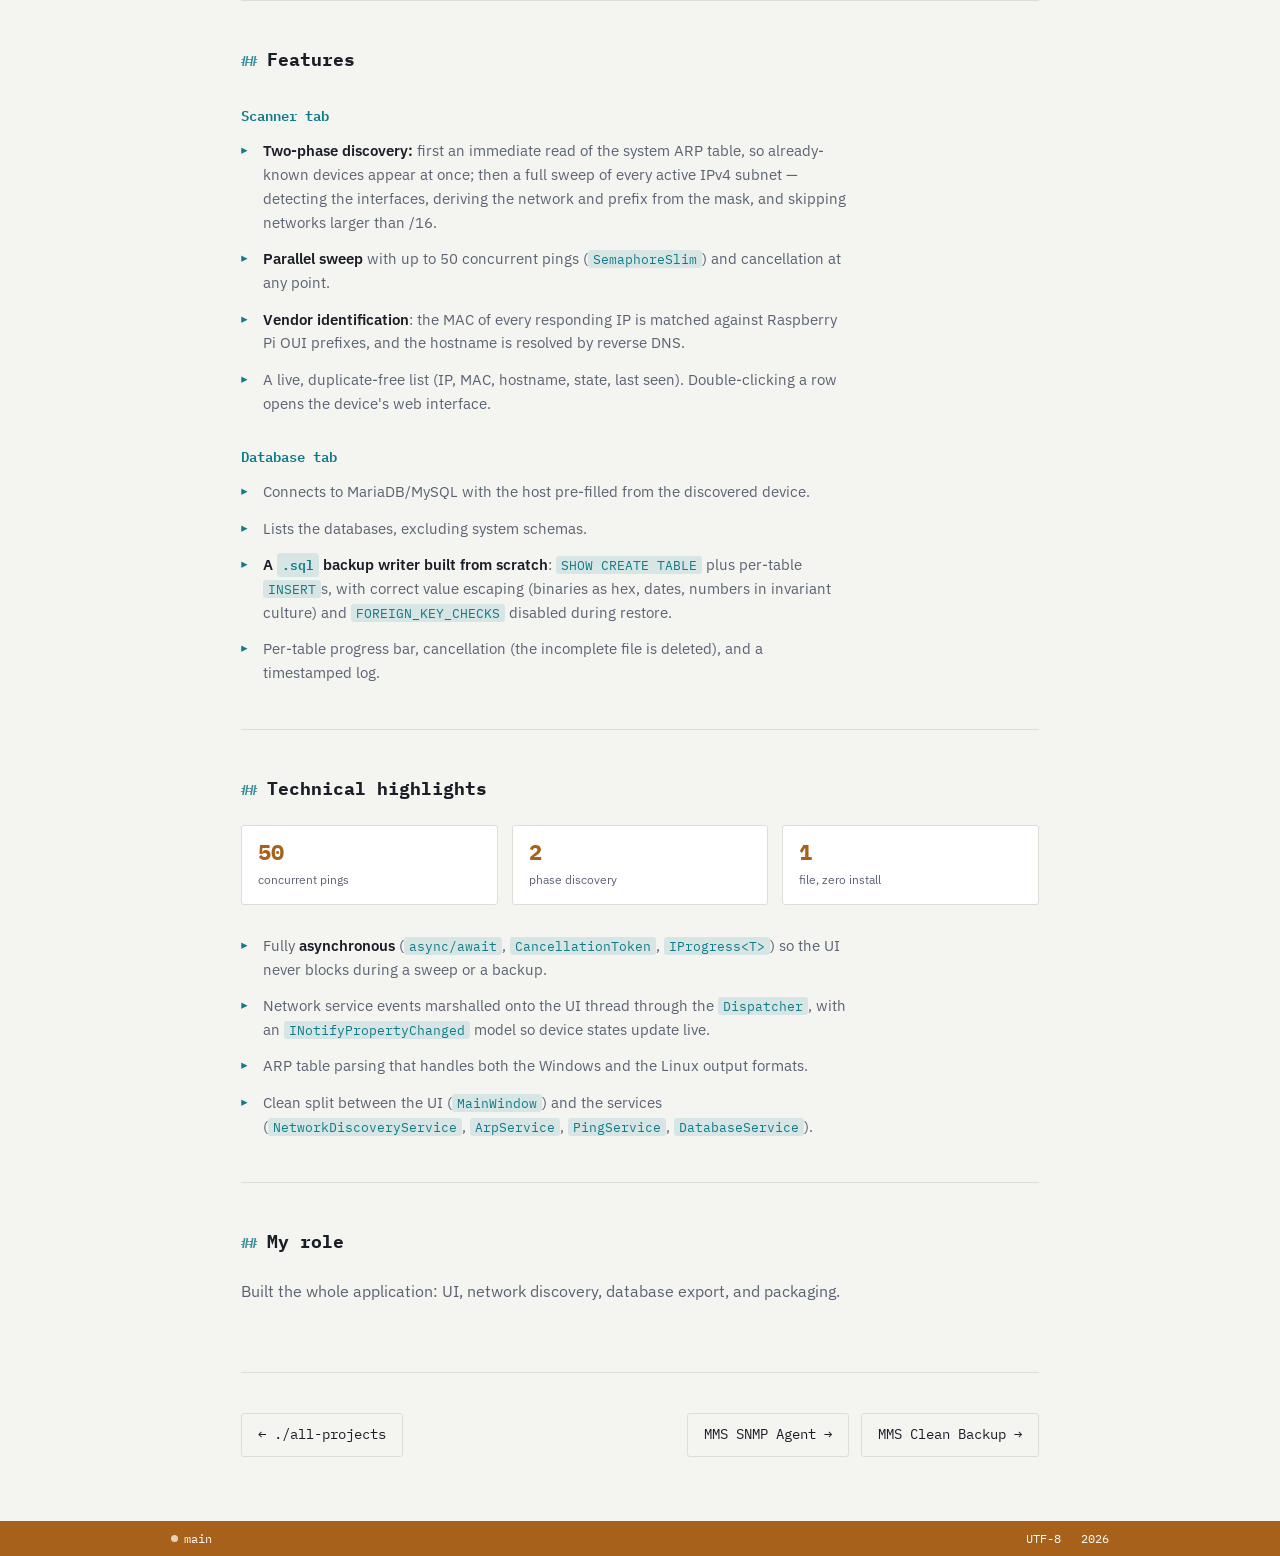
==== commit 64fc3c45: "Add the MMS Clean Backup and MMS Configuration Export case studies" ====
--- a/projects/ems-discovery.html
+++ b/projects/ems-discovery.html
@@ -190,7 +190,7 @@
     <a href="../index.html#projects" class="btn btn-ghost">&larr; ./all-projects</a>
     <span class="case-nav-links">
       <a href="mms-snmp-agent.html" class="btn btn-ghost">MMS SNMP Agent &rarr;</a>
-      <a href="modsecure-mms.html" class="btn btn-ghost">ModSecure MMS &rarr;</a>
+      <a href="mms-clean-backup.html" class="btn btn-ghost">MMS Clean Backup &rarr;</a>
     </span>
   </nav>
 
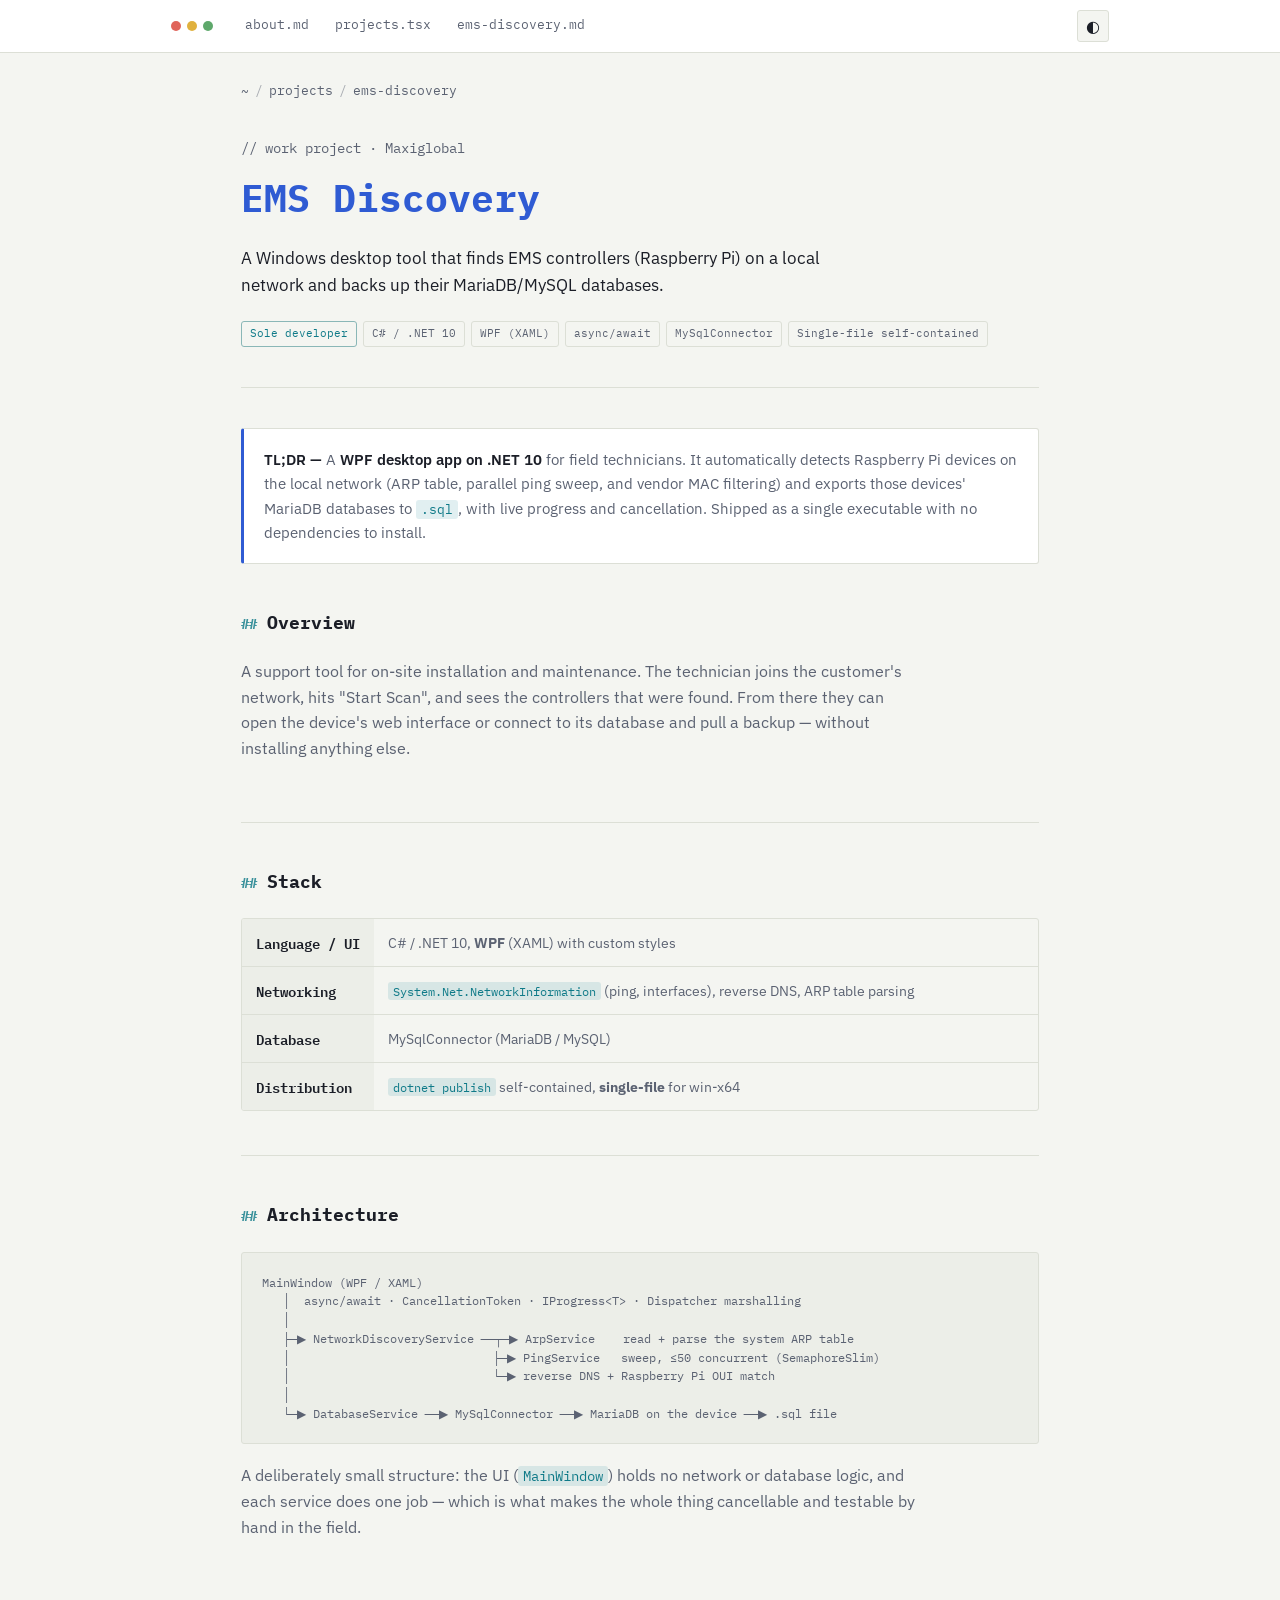
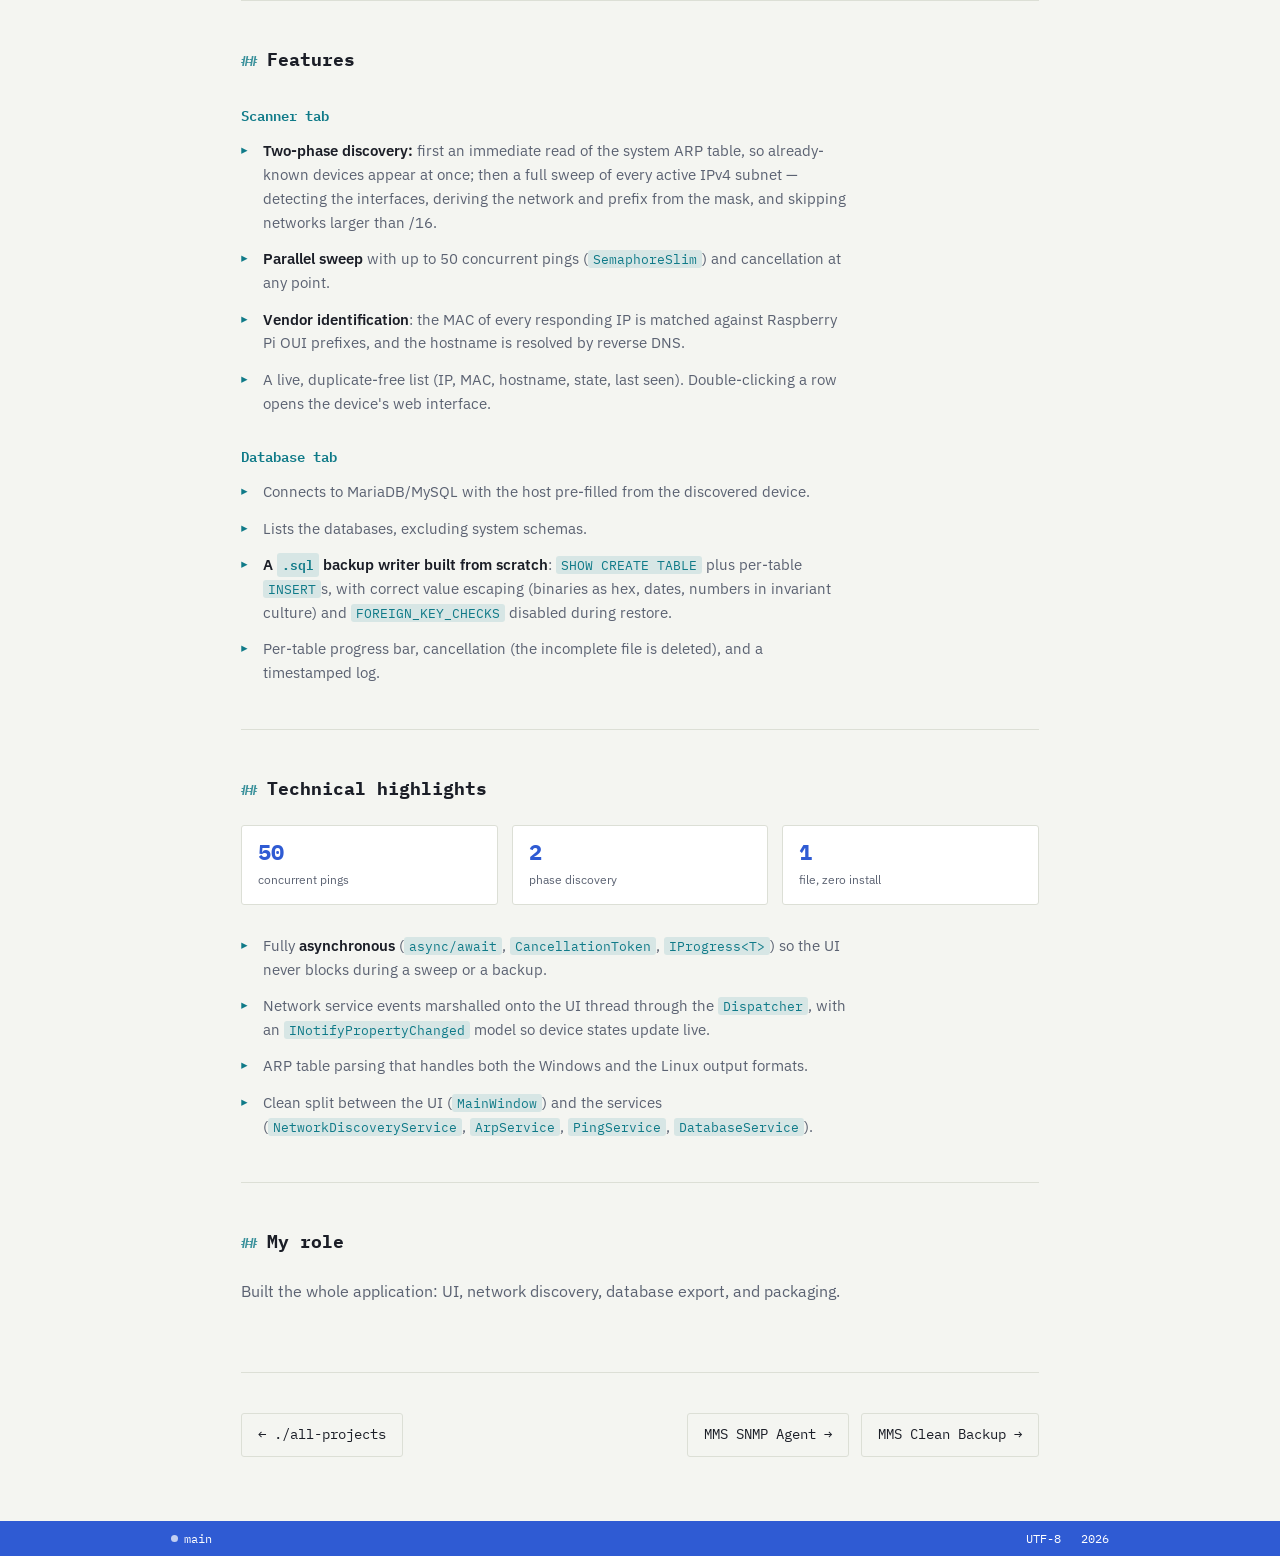
==== commit 0429877e: "Version the stylesheet link so colour changes reach cached browsers" ====
--- a/projects/ems-discovery.html
+++ b/projects/ems-discovery.html
@@ -5,7 +5,7 @@
 <meta name="viewport" content="width=device-width, initial-scale=1.0">
 <title>EMS Discovery — Daniel Teixeira</title>
 <meta name="description" content="Case study: a WPF .NET 10 desktop tool for field technicians that discovers Raspberry Pi EMS controllers on a LAN and exports their MariaDB databases to .sql, shipped as a single self-contained executable.">
-<link rel="stylesheet" href="../css/style.css">
+<link rel="stylesheet" href="../css/style.css?v=2">
 <link rel="preconnect" href="https://fonts.googleapis.com">
 <link rel="preconnect" href="https://fonts.gstatic.com" crossorigin>
 <link href="https://fonts.googleapis.com/css2?family=IBM+Plex+Mono:wght@400;500;600;700&family=IBM+Plex+Sans:wght@400;500;600&display=swap" rel="stylesheet">
--- a/css/style.css
+++ b/css/style.css
@@ -6,7 +6,7 @@
   --text: #1b1e27;
   --text-dim: #5b6272;
   --border: #dcdfd6;
-  --accent: #a8611a;
+  --accent: #2f5bd3;
   --accent-2: #0f7a88;
   --accent-contrast: #ffffff;
 
@@ -25,7 +25,7 @@
     --text: #e7e4da;
     --text-dim: #8b93a7;
     --border: #262b38;
-    --accent: #ffb454;
+    --accent: #7aa2ff;
     --accent-2: #5ccfe6;
     --accent-contrast: #10131a;
   }
@@ -38,7 +38,7 @@
   --text: #e7e4da;
   --text-dim: #8b93a7;
   --border: #262b38;
-  --accent: #ffb454;
+  --accent: #7aa2ff;
   --accent-2: #5ccfe6;
   --accent-contrast: #10131a;
 }
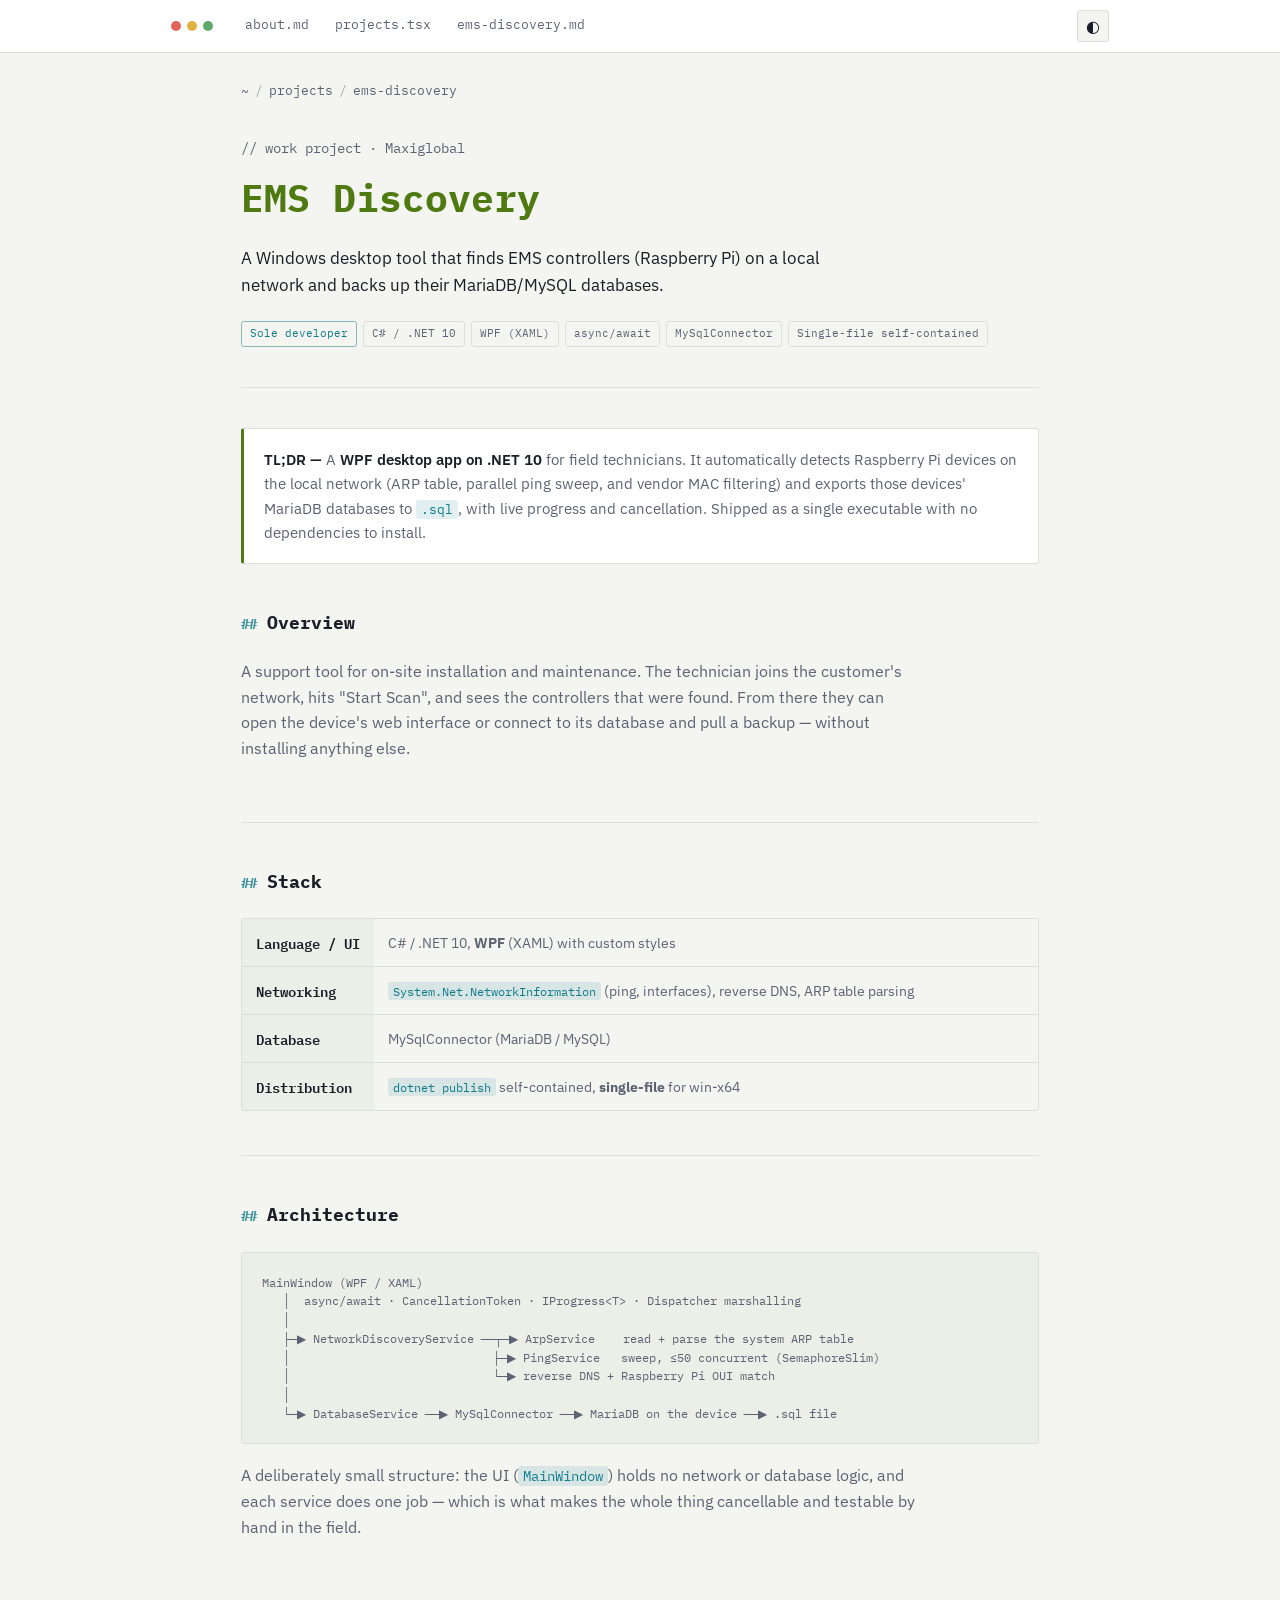
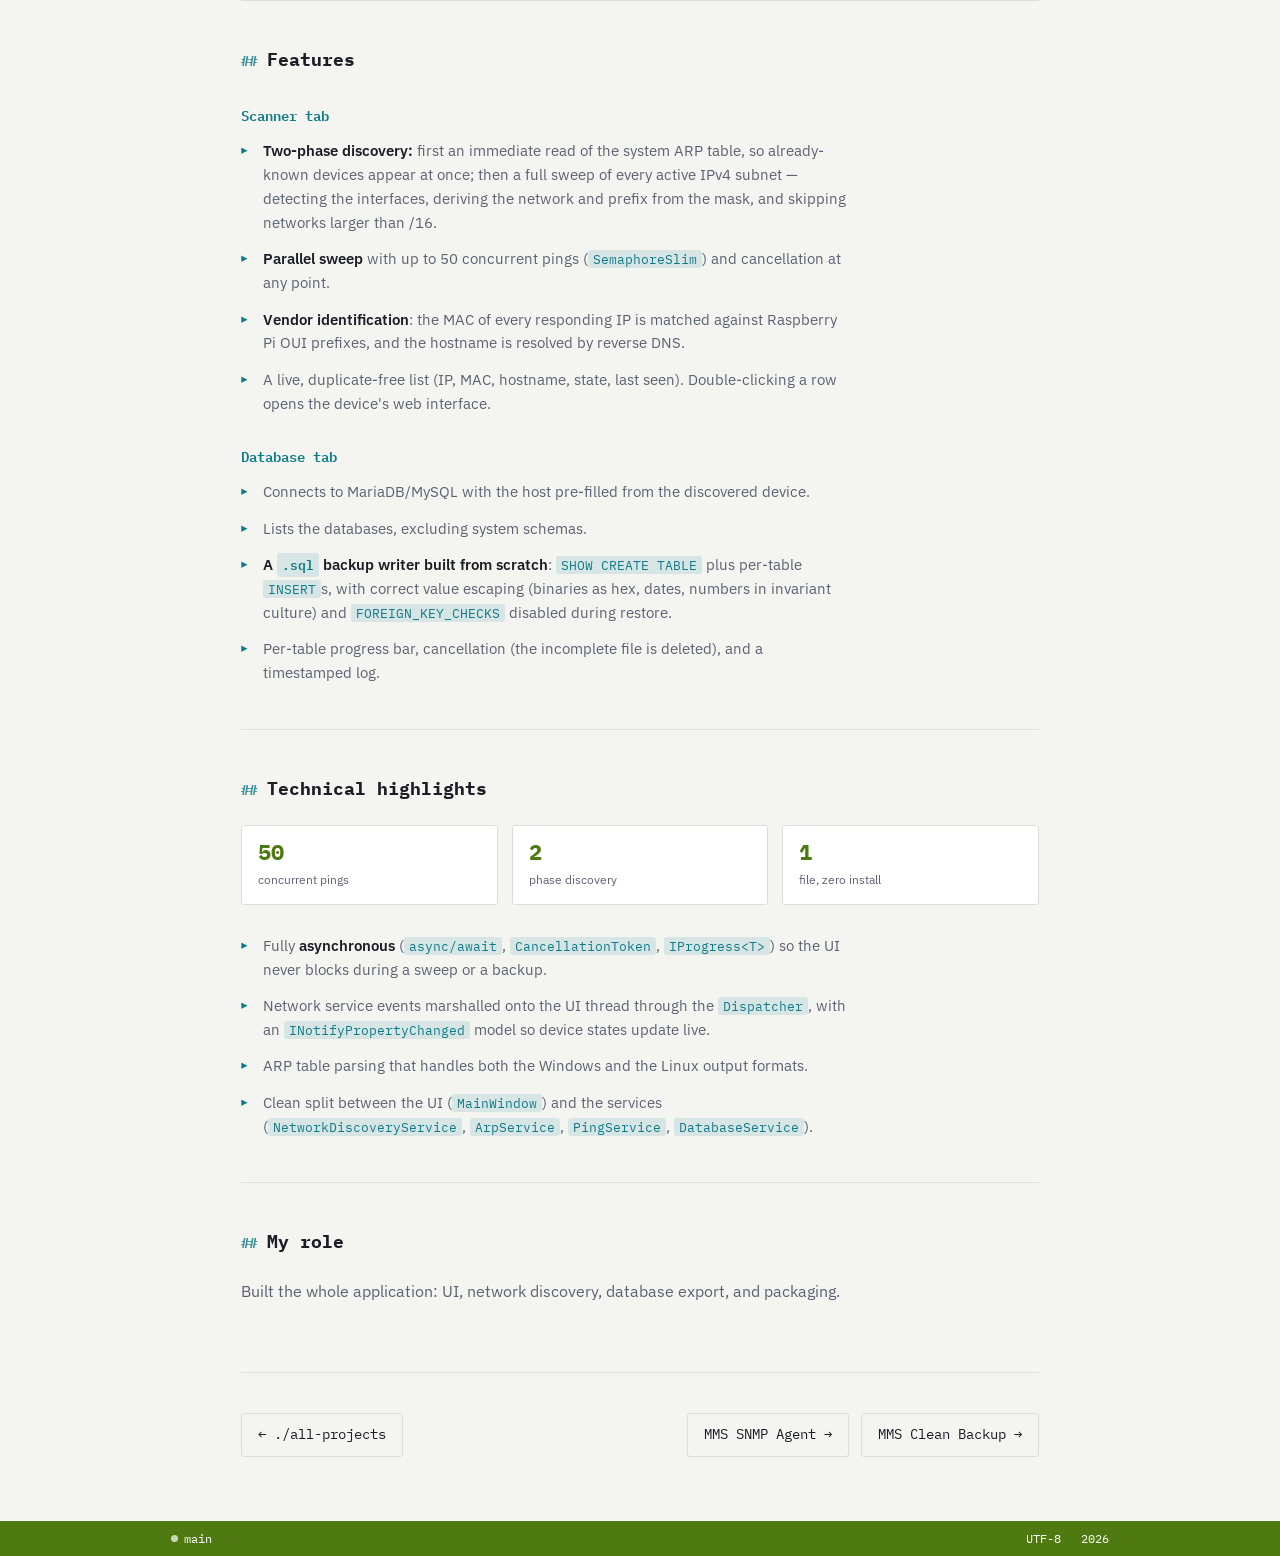
==== commit 15211809: "Change the accent colour from blue to green" ====
--- a/projects/ems-discovery.html
+++ b/projects/ems-discovery.html
@@ -5,7 +5,7 @@
 <meta name="viewport" content="width=device-width, initial-scale=1.0">
 <title>EMS Discovery — Daniel Teixeira</title>
 <meta name="description" content="Case study: a WPF .NET 10 desktop tool for field technicians that discovers Raspberry Pi EMS controllers on a LAN and exports their MariaDB databases to .sql, shipped as a single self-contained executable.">
-<link rel="stylesheet" href="../css/style.css?v=2">
+<link rel="stylesheet" href="../css/style.css?v=3">
 <link rel="preconnect" href="https://fonts.googleapis.com">
 <link rel="preconnect" href="https://fonts.gstatic.com" crossorigin>
 <link href="https://fonts.googleapis.com/css2?family=IBM+Plex+Mono:wght@400;500;600;700&family=IBM+Plex+Sans:wght@400;500;600&display=swap" rel="stylesheet">
--- a/css/style.css
+++ b/css/style.css
@@ -6,7 +6,7 @@
   --text: #1b1e27;
   --text-dim: #5b6272;
   --border: #dcdfd6;
-  --accent: #2f5bd3;
+  --accent: #4f7a12;
   --accent-2: #0f7a88;
   --accent-contrast: #ffffff;
 
@@ -25,7 +25,7 @@
     --text: #e7e4da;
     --text-dim: #8b93a7;
     --border: #262b38;
-    --accent: #7aa2ff;
+    --accent: #c3e88d;
     --accent-2: #5ccfe6;
     --accent-contrast: #10131a;
   }
@@ -38,7 +38,7 @@
   --text: #e7e4da;
   --text-dim: #8b93a7;
   --border: #262b38;
-  --accent: #7aa2ff;
+  --accent: #c3e88d;
   --accent-2: #5ccfe6;
   --accent-contrast: #10131a;
 }
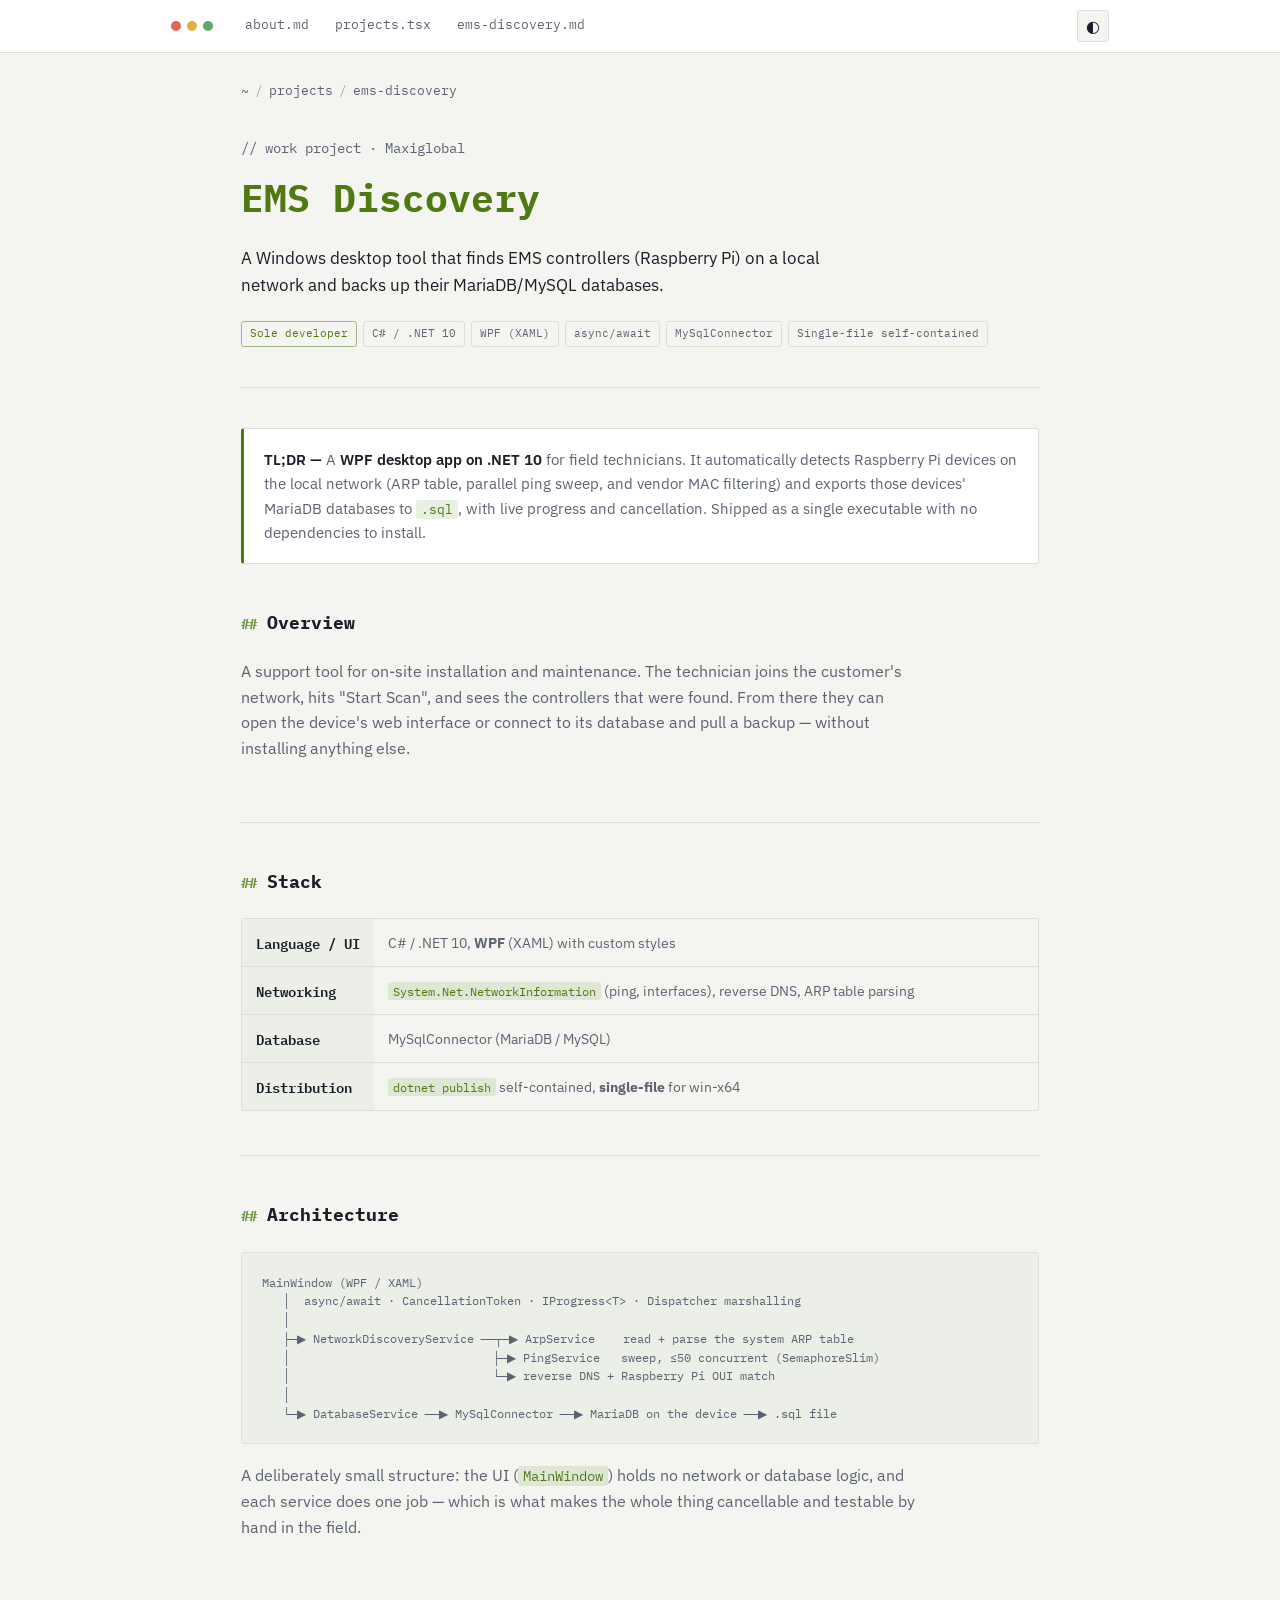
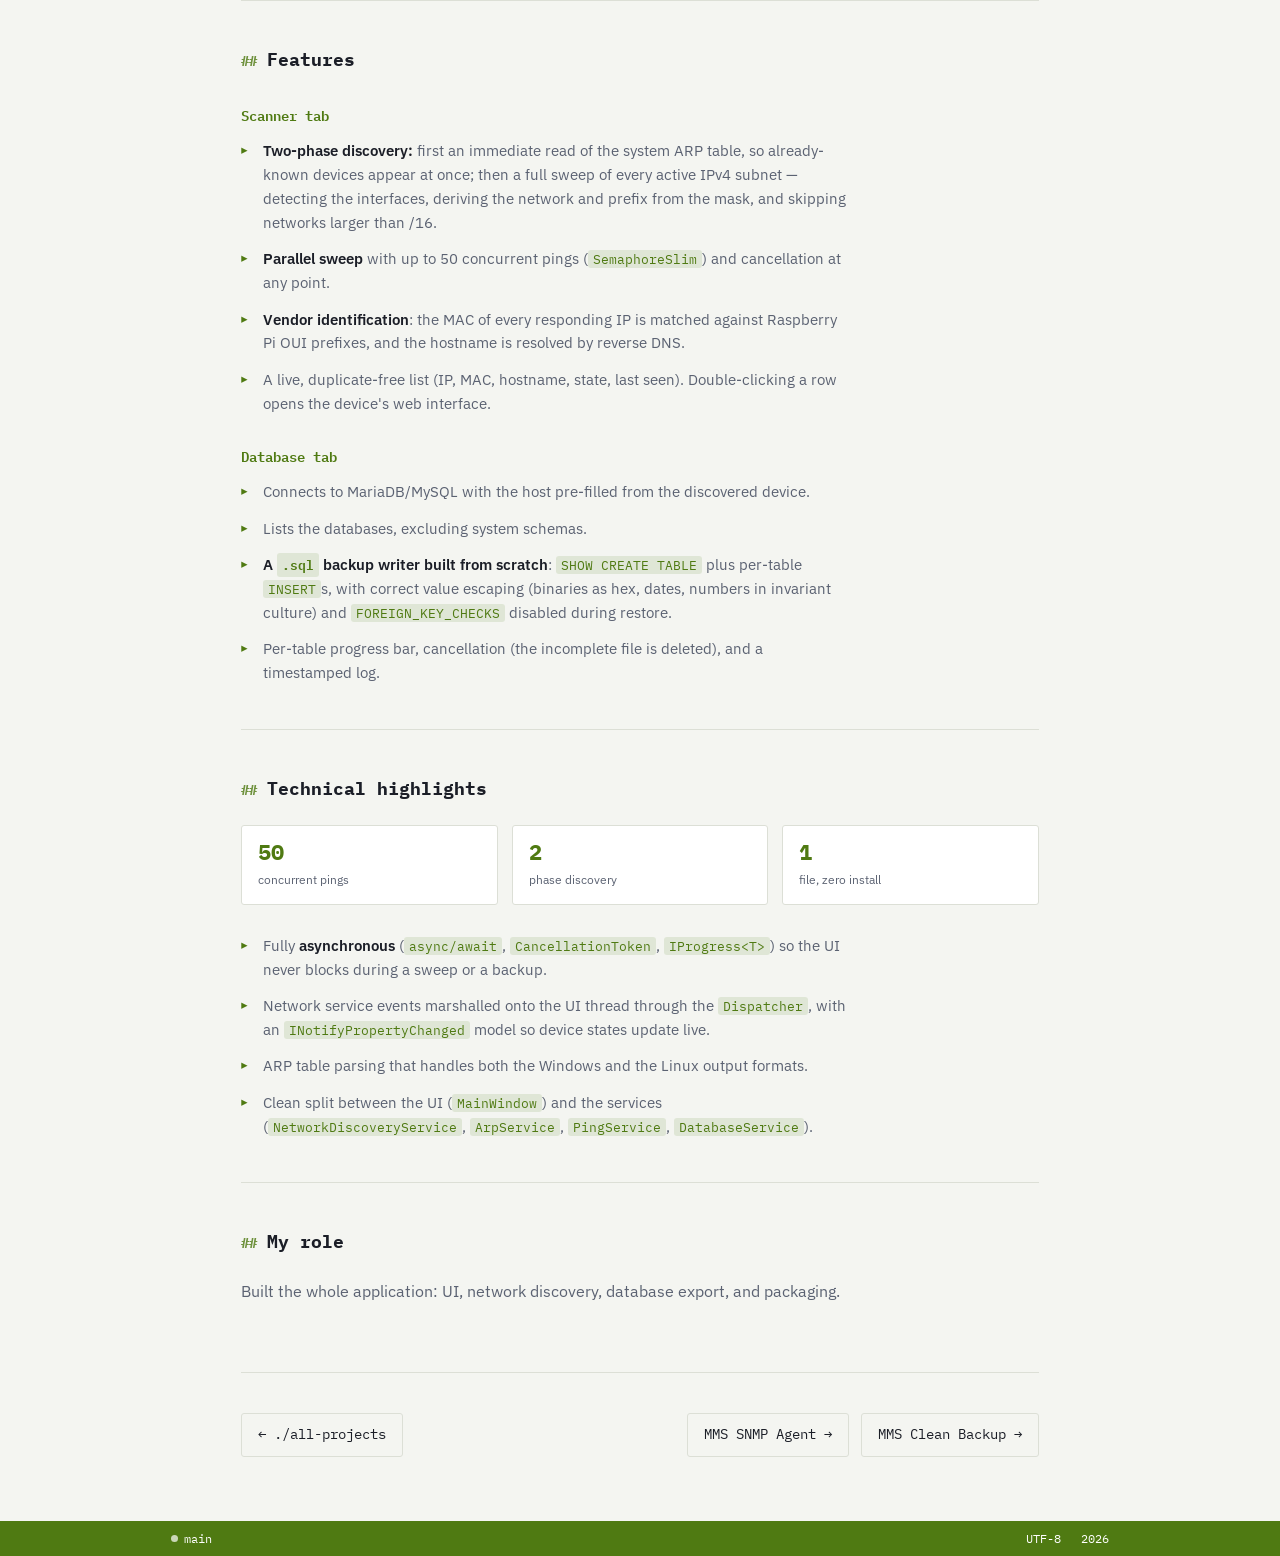
==== commit e23f137e: "Use the green accent for links, badges and headings too" ====
--- a/projects/ems-discovery.html
+++ b/projects/ems-discovery.html
@@ -5,7 +5,7 @@
 <meta name="viewport" content="width=device-width, initial-scale=1.0">
 <title>EMS Discovery — Daniel Teixeira</title>
 <meta name="description" content="Case study: a WPF .NET 10 desktop tool for field technicians that discovers Raspberry Pi EMS controllers on a LAN and exports their MariaDB databases to .sql, shipped as a single self-contained executable.">
-<link rel="stylesheet" href="../css/style.css?v=3">
+<link rel="stylesheet" href="../css/style.css?v=4">
 <link rel="preconnect" href="https://fonts.googleapis.com">
 <link rel="preconnect" href="https://fonts.gstatic.com" crossorigin>
 <link href="https://fonts.googleapis.com/css2?family=IBM+Plex+Mono:wght@400;500;600;700&family=IBM+Plex+Sans:wght@400;500;600&display=swap" rel="stylesheet">
--- a/css/style.css
+++ b/css/style.css
@@ -7,7 +7,7 @@
   --text-dim: #5b6272;
   --border: #dcdfd6;
   --accent: #4f7a12;
-  --accent-2: #0f7a88;
+  --accent-2: #4f7a12;
   --accent-contrast: #ffffff;
 
   --font-mono: 'IBM Plex Mono', ui-monospace, 'SF Mono', Consolas, monospace;
@@ -26,7 +26,7 @@
     --text-dim: #8b93a7;
     --border: #262b38;
     --accent: #c3e88d;
-    --accent-2: #5ccfe6;
+    --accent-2: #c3e88d;
     --accent-contrast: #10131a;
   }
 }
@@ -39,7 +39,7 @@
   --text-dim: #8b93a7;
   --border: #262b38;
   --accent: #c3e88d;
-  --accent-2: #5ccfe6;
+  --accent-2: #c3e88d;
   --accent-contrast: #10131a;
 }
 
